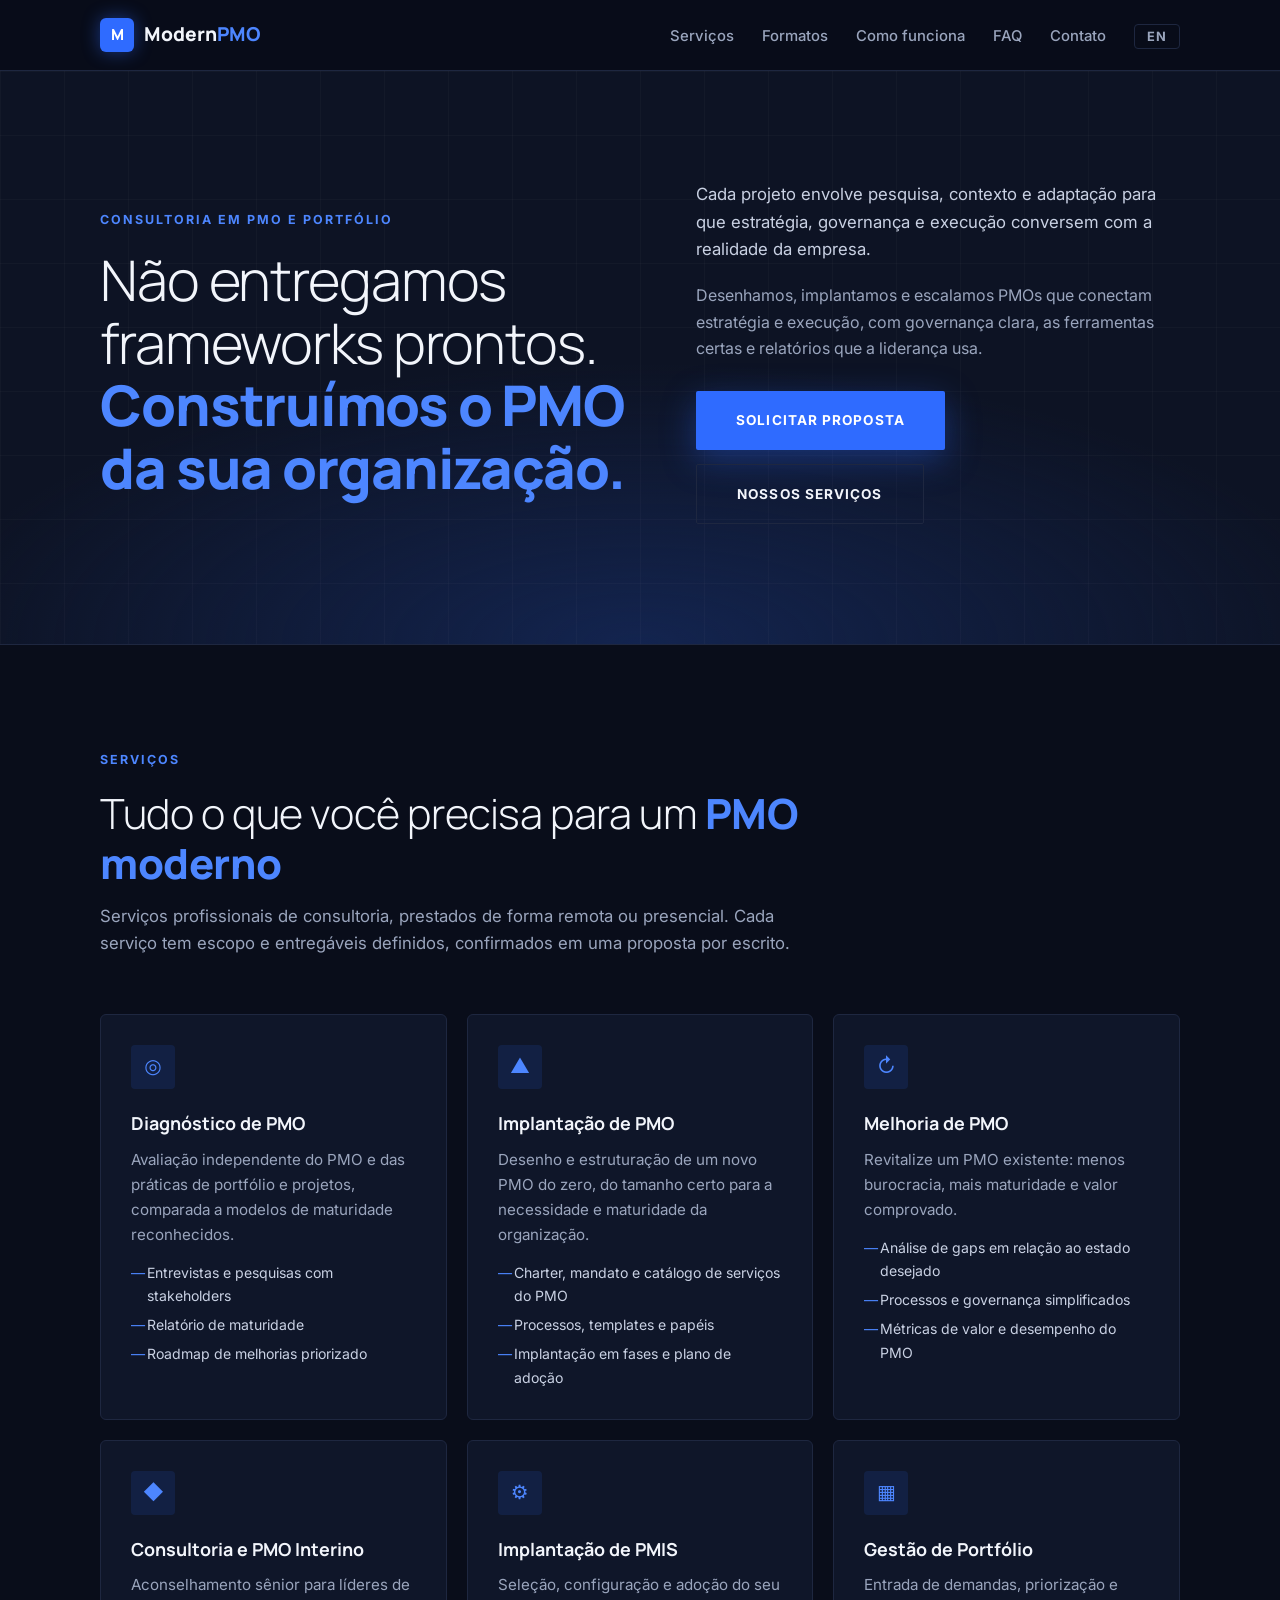
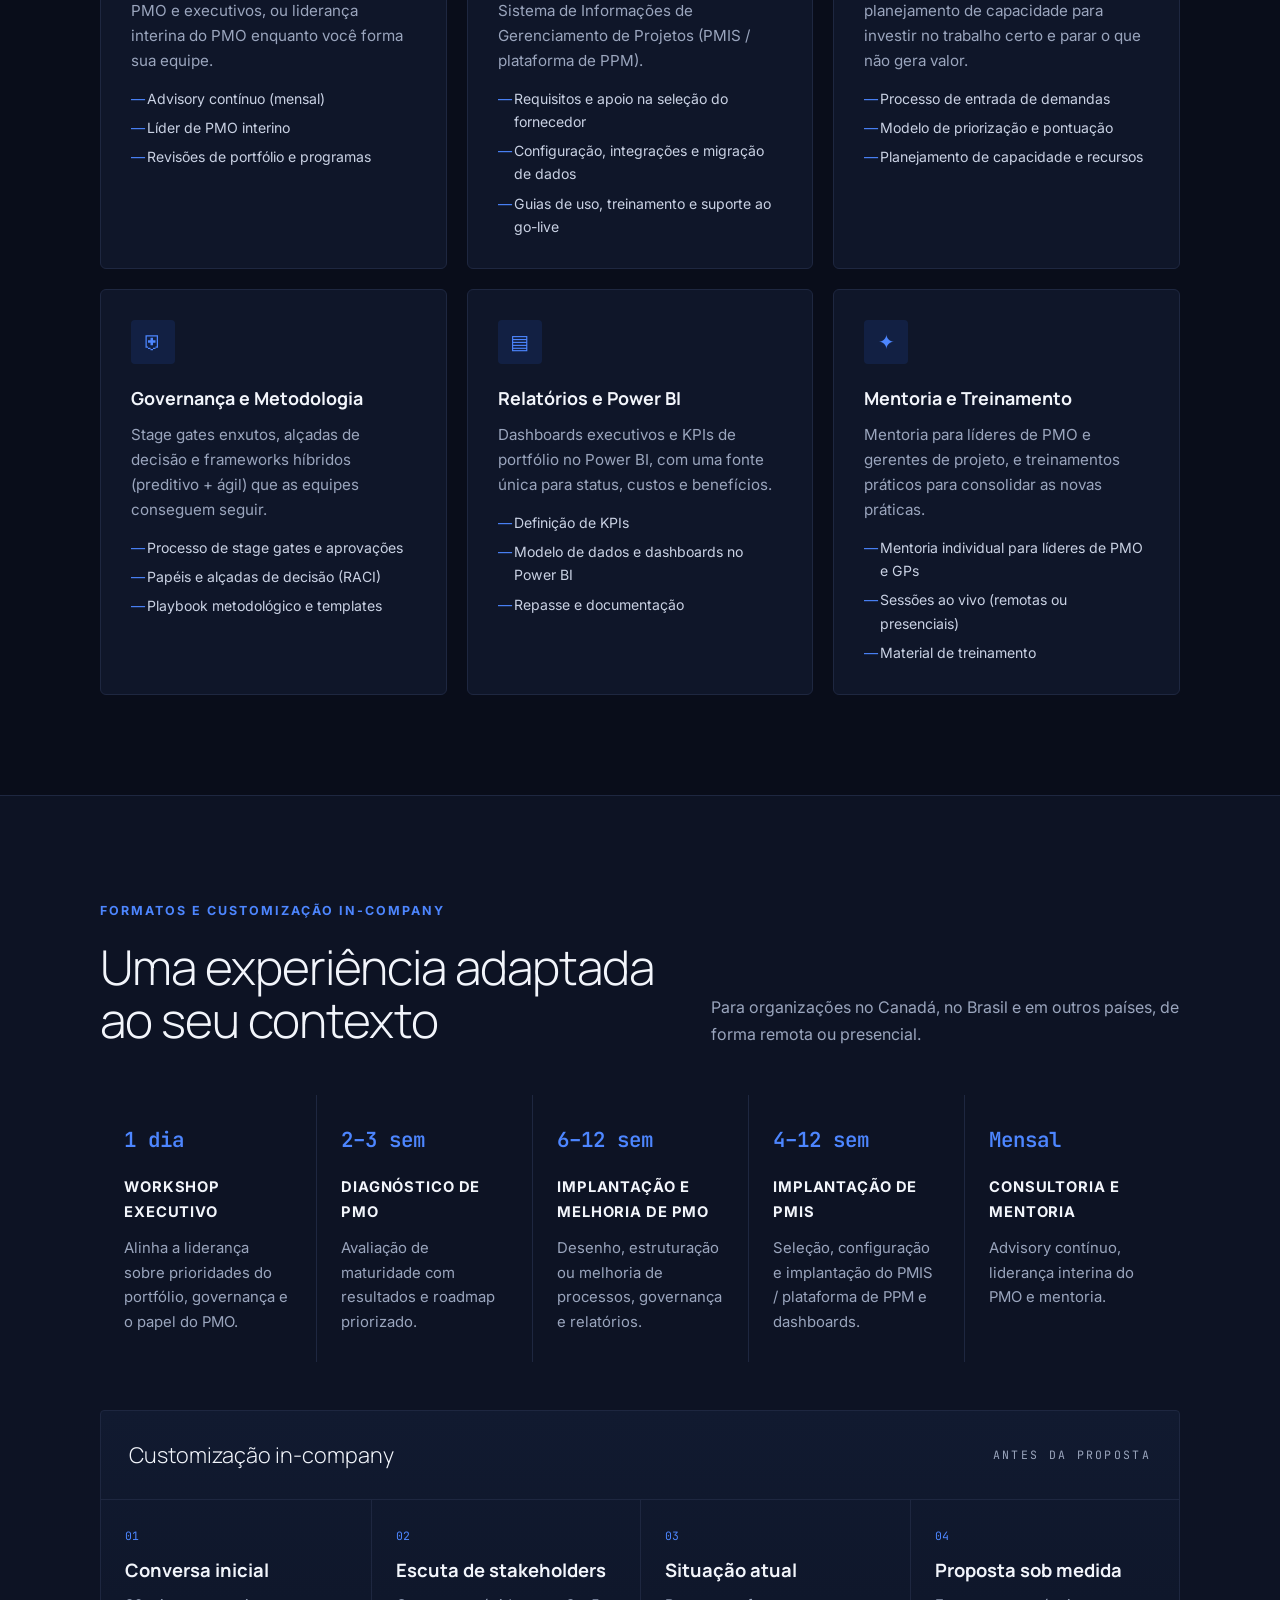
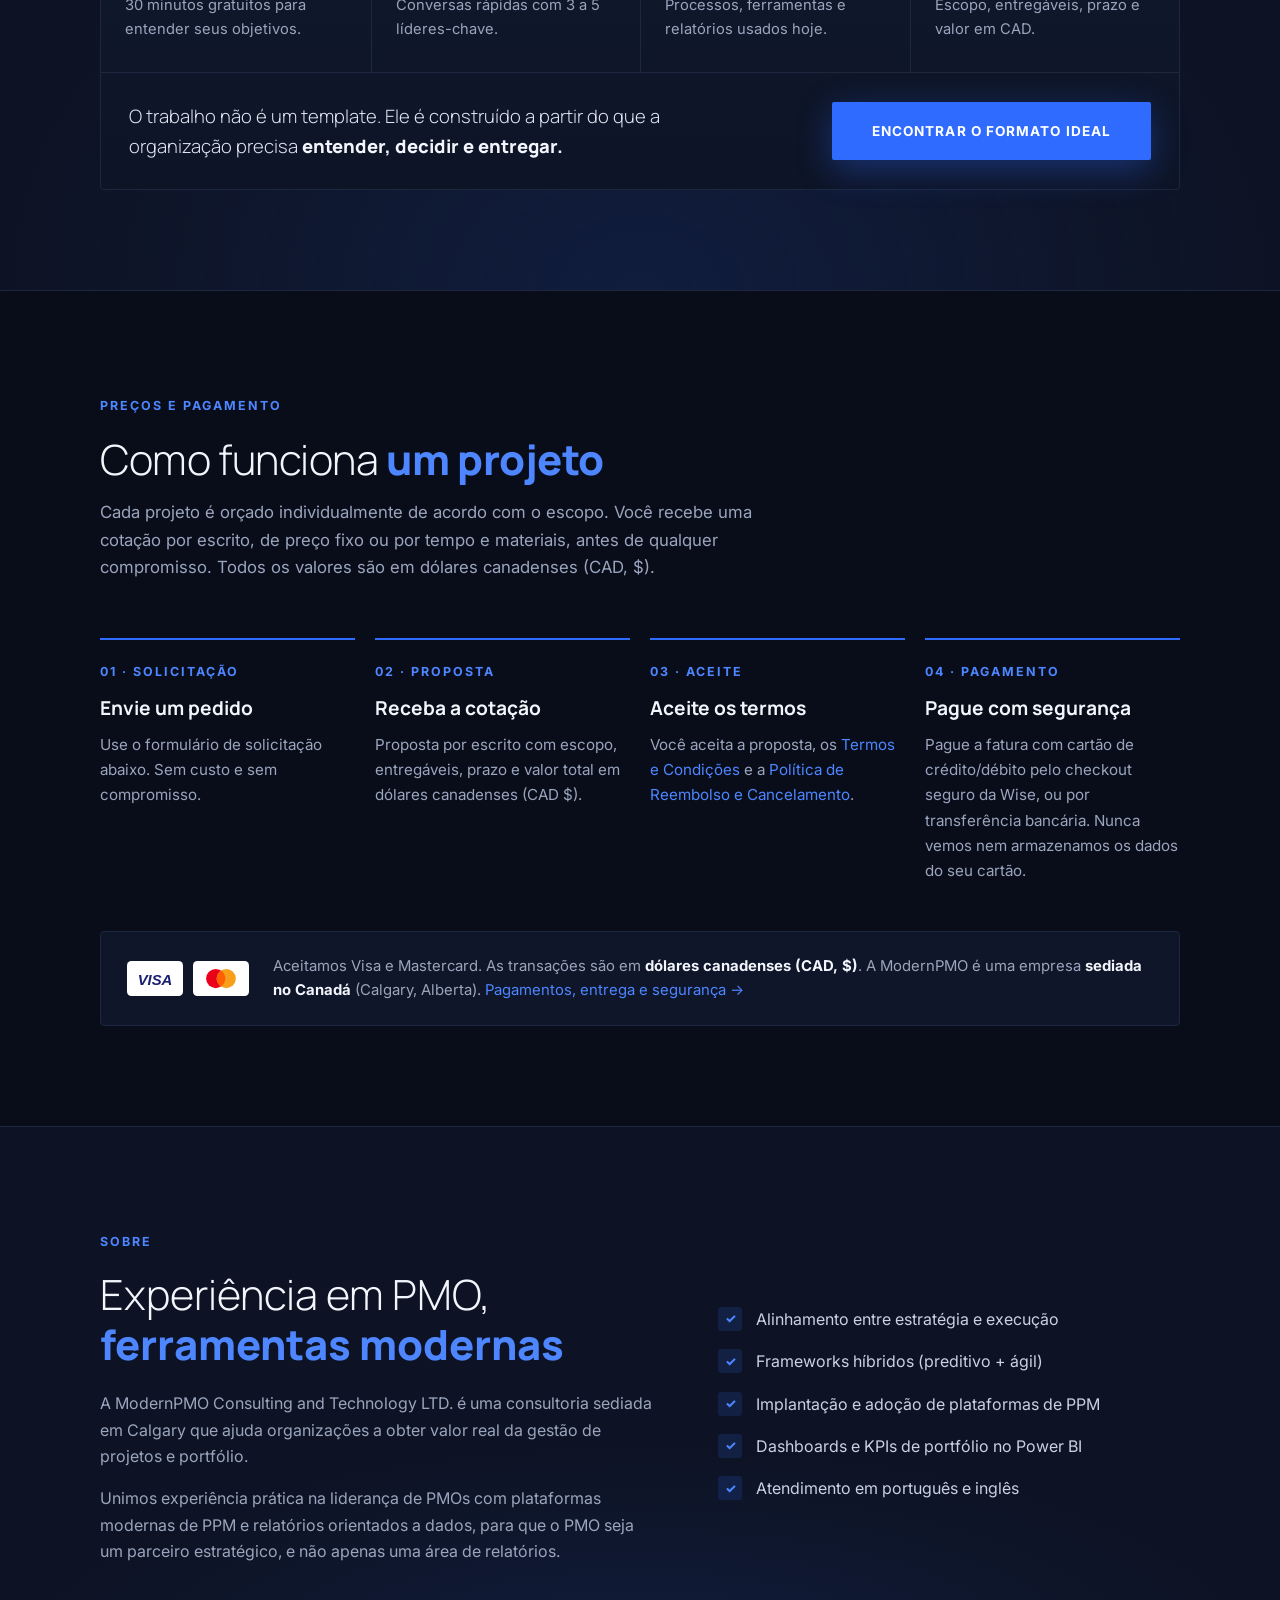
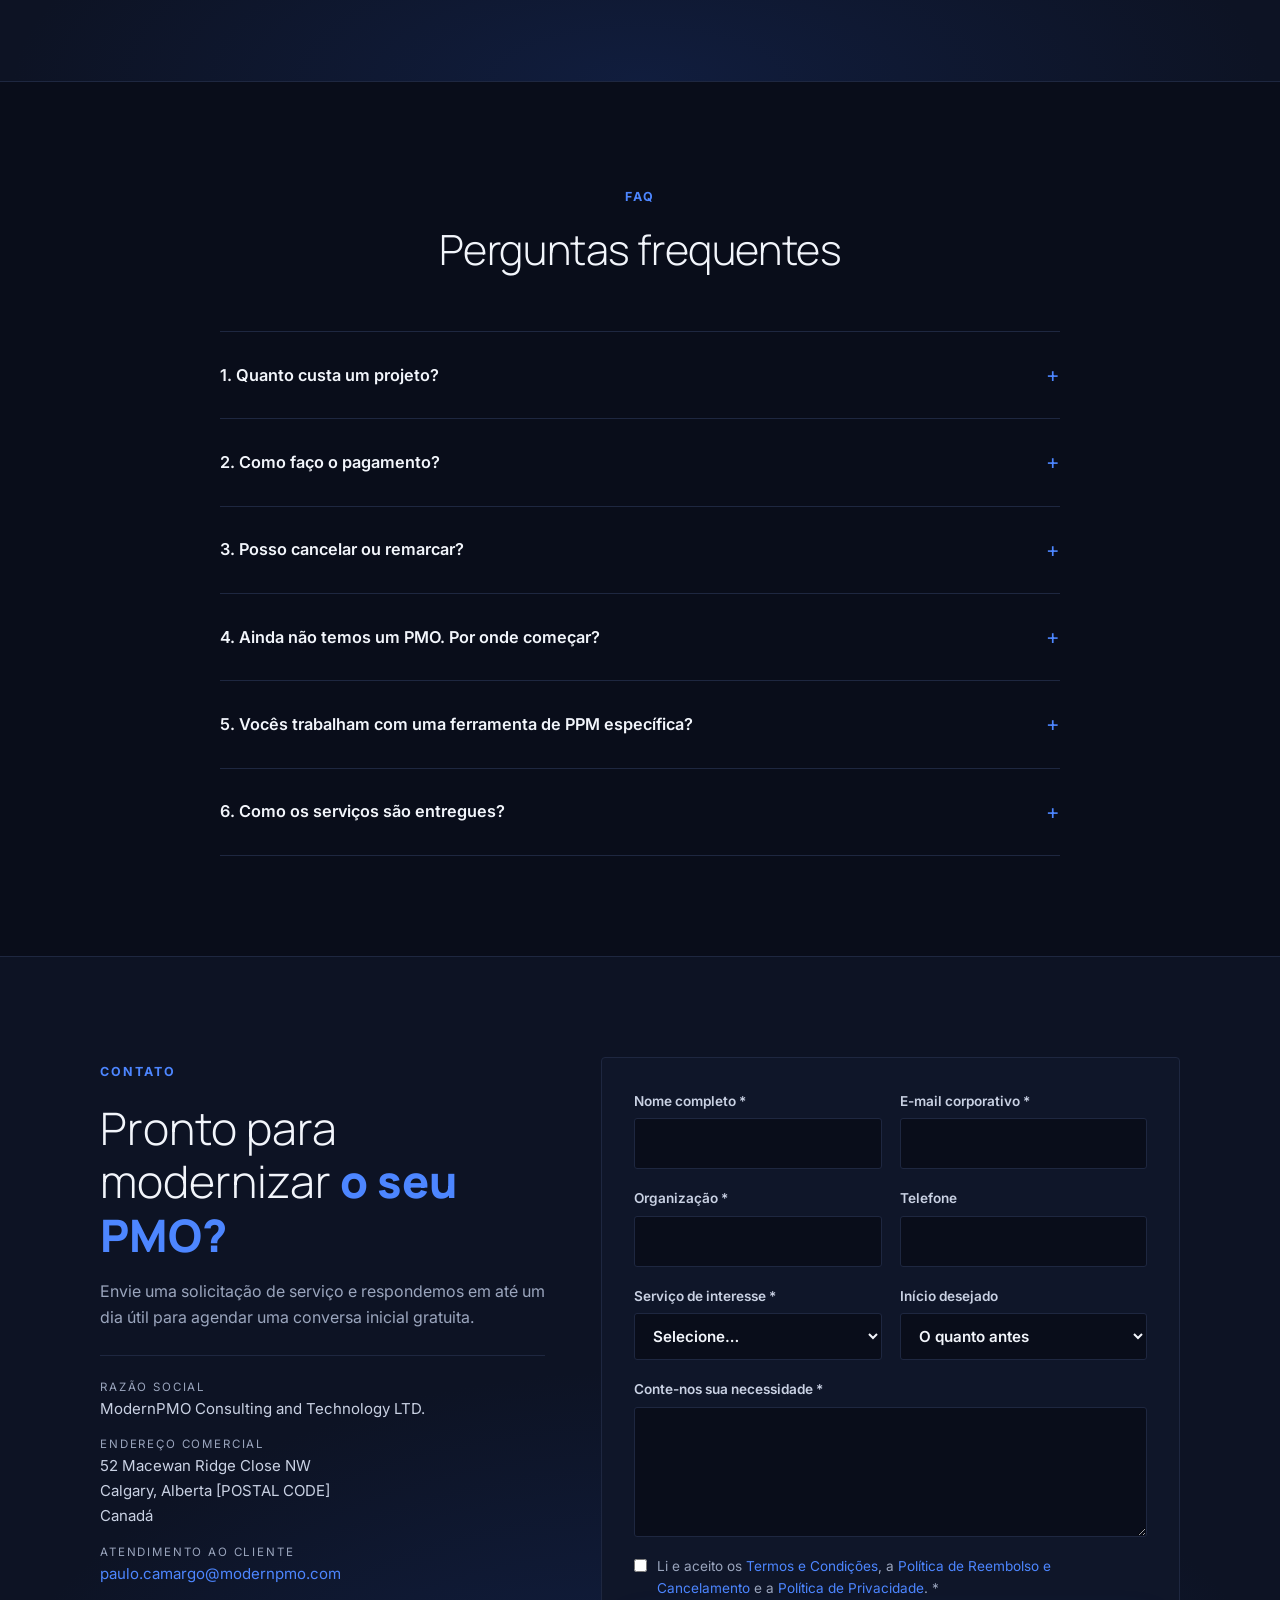
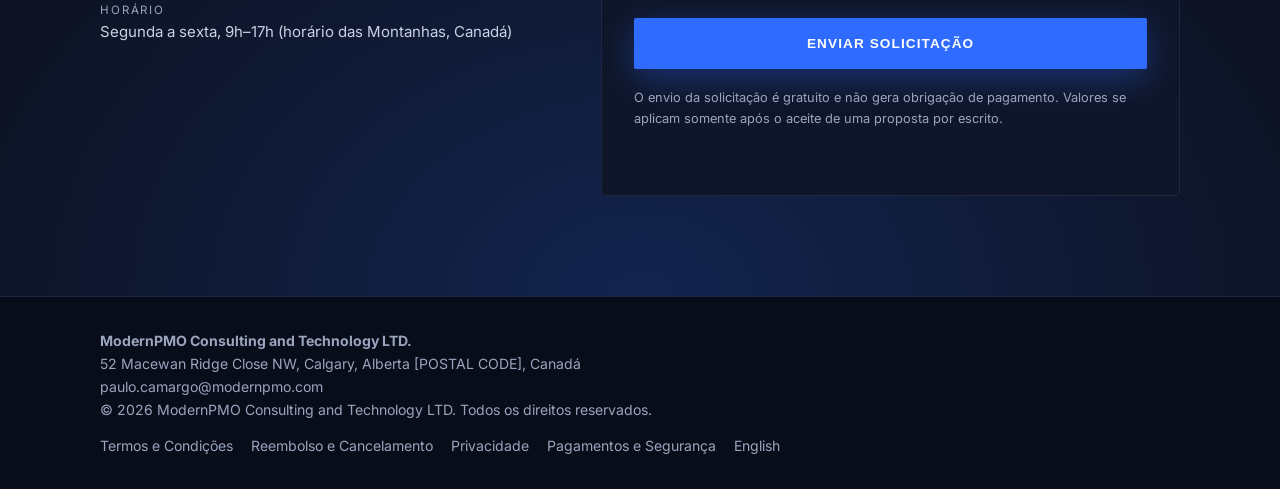
==== pt/index.html @ e2a3e3f0 "Initial ModernPMO website (EN/PT) with legal, payment and service request pages Co-Authored-By: Clau" ====
<!DOCTYPE html>
<html lang="pt-BR">
<head>
  <meta charset="UTF-8">
  <meta name="viewport" content="width=device-width, initial-scale=1.0">
  <title>ModernPMO | Consultoria em PMO e Gestão de Portfólio</title>
  <meta name="description" content="A ModernPMO Consulting and Technology LTD. ajuda organizações a desenhar, implantar e escalar PMOs que entregam a estratégia: gestão de portfólio, governança, ferramentas de PPM e relatórios em Power BI. Sediada em Calgary, Alberta, Canadá.">
  <link rel="canonical" href="https://modernpmo.ca/pt/">
  <link rel="alternate" hreflang="en" href="https://modernpmo.ca/">
  <link rel="alternate" hreflang="pt" href="https://modernpmo.ca/pt/">
  <meta property="og:title" content="ModernPMO | Consultoria em PMO e Gestão de Portfólio">
  <meta property="og:description" content="Desenhe, implante e escale um PMO que entrega a estratégia.">
  <meta property="og:url" content="https://modernpmo.ca/pt/">
  <meta property="og:type" content="website">
  <link rel="icon" href="/assets/favicon.svg" type="image/svg+xml">
  <link rel="preconnect" href="https://fonts.googleapis.com">
  <link rel="preconnect" href="https://fonts.gstatic.com" crossorigin>
  <link href="https://fonts.googleapis.com/css2?family=Inter:wght@400;500;600;700&family=JetBrains+Mono:wght@500;600&family=Manrope:wght@300;600;700;800&display=swap" rel="stylesheet">
  <link rel="stylesheet" href="/assets/styles.css">
</head>
<body>
  <header class="site-header">
    <nav class="container nav">
      <a href="/pt/" class="logo"><span class="logo-mark">M</span><span>Modern<span class="dot">PMO</span></span></a>
      <button class="menu-toggle" aria-label="Abrir menu" aria-expanded="false">☰</button>
      <ul class="nav-links">
        <li><a href="#servicos">Serviços</a></li>
        <li><a href="#formatos">Formatos</a></li>
        <li><a href="#como-funciona">Como funciona</a></li>
        <li><a href="#faq">FAQ</a></li>
        <li><a href="#contato">Contato</a></li>
        <li><a href="/" class="lang-switch" hreflang="en" lang="en">EN</a></li>
      </ul>
    </nav>
  </header>

  <main>
    <section class="hero gridlines">
      <div class="container hero-grid">
        <div>
          <span class="eyebrow">Consultoria em PMO e Portfólio</span>
          <h1>Não entregamos frameworks prontos. <strong>Construímos o PMO da sua organização.</strong></h1>
        </div>
        <div class="hero-side">
          <p class="lead">Cada projeto envolve pesquisa, contexto e adaptação para que estratégia, governança e execução conversem com a realidade da empresa.</p>
          <p>Desenhamos, implantamos e escalamos PMOs que conectam estratégia e execução, com governança clara, as ferramentas certas e relatórios que a liderança usa.</p>
          <div class="hero-actions">
            <a href="#contato" class="btn btn-primary">Solicitar proposta</a>
            <a href="#servicos" class="btn btn-ghost">Nossos serviços</a>
          </div>
        </div>
      </div>
    </section>

    <section id="servicos">
      <div class="container">
        <div class="section-head">
          <span class="eyebrow">Serviços</span>
          <h2>Tudo o que você precisa para um <strong>PMO moderno</strong></h2>
          <p>Serviços profissionais de consultoria, prestados de forma remota ou presencial. Cada serviço tem escopo e entregáveis definidos, confirmados em uma proposta por escrito.</p>
        </div>
        <div class="grid grid-3">
          <div class="card">
            <div class="icon">◎</div>
            <h3>Diagnóstico de PMO</h3>
            <p>Avaliação independente do PMO e das práticas de portfólio e projetos, comparada a modelos de maturidade reconhecidos.</p>
            <ul><li>Entrevistas e pesquisas com stakeholders</li><li>Relatório de maturidade</li><li>Roadmap de melhorias priorizado</li></ul>
          </div>
          <div class="card">
            <div class="icon">▲</div>
            <h3>Implantação de PMO</h3>
            <p>Desenho e estruturação de um novo PMO do zero, do tamanho certo para a necessidade e maturidade da organização.</p>
            <ul><li>Charter, mandato e catálogo de serviços do PMO</li><li>Processos, templates e papéis</li><li>Implantação em fases e plano de adoção</li></ul>
          </div>
          <div class="card">
            <div class="icon">↻</div>
            <h3>Melhoria de PMO</h3>
            <p>Revitalize um PMO existente: menos burocracia, mais maturidade e valor comprovado.</p>
            <ul><li>Análise de gaps em relação ao estado desejado</li><li>Processos e governança simplificados</li><li>Métricas de valor e desempenho do PMO</li></ul>
          </div>
          <div class="card">
            <div class="icon">◆</div>
            <h3>Consultoria e PMO Interino</h3>
            <p>Aconselhamento sênior para líderes de PMO e executivos, ou liderança interina do PMO enquanto você forma sua equipe.</p>
            <ul><li>Advisory contínuo (mensal)</li><li>Líder de PMO interino</li><li>Revisões de portfólio e programas</li></ul>
          </div>
          <div class="card">
            <div class="icon">⚙</div>
            <h3>Implantação de PMIS</h3>
            <p>Seleção, configuração e adoção do seu Sistema de Informações de Gerenciamento de Projetos (PMIS / plataforma de PPM).</p>
            <ul><li>Requisitos e apoio na seleção do fornecedor</li><li>Configuração, integrações e migração de dados</li><li>Guias de uso, treinamento e suporte ao go-live</li></ul>
          </div>
          <div class="card">
            <div class="icon">▦</div>
            <h3>Gestão de Portfólio</h3>
            <p>Entrada de demandas, priorização e planejamento de capacidade para investir no trabalho certo e parar o que não gera valor.</p>
            <ul><li>Processo de entrada de demandas</li><li>Modelo de priorização e pontuação</li><li>Planejamento de capacidade e recursos</li></ul>
          </div>
          <div class="card">
            <div class="icon">⛨</div>
            <h3>Governança e Metodologia</h3>
            <p>Stage gates enxutos, alçadas de decisão e frameworks híbridos (preditivo + ágil) que as equipes conseguem seguir.</p>
            <ul><li>Processo de stage gates e aprovações</li><li>Papéis e alçadas de decisão (RACI)</li><li>Playbook metodológico e templates</li></ul>
          </div>
          <div class="card">
            <div class="icon">▤</div>
            <h3>Relatórios e Power BI</h3>
            <p>Dashboards executivos e KPIs de portfólio no Power BI, com uma fonte única para status, custos e benefícios.</p>
            <ul><li>Definição de KPIs</li><li>Modelo de dados e dashboards no Power BI</li><li>Repasse e documentação</li></ul>
          </div>
          <div class="card">
            <div class="icon">✦</div>
            <h3>Mentoria e Treinamento</h3>
            <p>Mentoria para líderes de PMO e gerentes de projeto, e treinamentos práticos para consolidar as novas práticas.</p>
            <ul><li>Mentoria individual para líderes de PMO e GPs</li><li>Sessões ao vivo (remotas ou presenciais)</li><li>Material de treinamento</li></ul>
          </div>
        </div>
      </div>
    </section>

    <section id="formatos" class="alt gridlines">
      <div class="container">
        <span class="eyebrow">Formatos e customização in-company</span>
        <div class="formats-head">
          <h2>Uma experiência adaptada ao seu contexto</h2>
          <p>Para organizações no Canadá, no Brasil e em outros países, de forma remota ou presencial.</p>
        </div>
        <div class="formats">
          <div class="format">
            <span class="dur">1 dia</span>
            <h3>Workshop executivo</h3>
            <p>Alinha a liderança sobre prioridades do portfólio, governança e o papel do PMO.</p>
          </div>
          <div class="format">
            <span class="dur">2–3 sem</span>
            <h3>Diagnóstico de PMO</h3>
            <p>Avaliação de maturidade com resultados e roadmap priorizado.</p>
          </div>
          <div class="format">
            <span class="dur">6–12 sem</span>
            <h3>Implantação e melhoria de PMO</h3>
            <p>Desenho, estruturação ou melhoria de processos, governança e relatórios.</p>
          </div>
          <div class="format">
            <span class="dur">4–12 sem</span>
            <h3>Implantação de PMIS</h3>
            <p>Seleção, configuração e implantação do PMIS / plataforma de PPM e dashboards.</p>
          </div>
          <div class="format">
            <span class="dur">Mensal</span>
            <h3>Consultoria e mentoria</h3>
            <p>Advisory contínuo, liderança interina do PMO e mentoria.</p>
          </div>
        </div>

        <div class="panel">
          <div class="panel-head">
            <h3>Customização in-company</h3>
            <span class="tag">Antes da proposta</span>
          </div>
          <div class="panel-steps">
            <div><span class="n">01</span><h4>Conversa inicial</h4><p>30 minutos gratuitos para entender seus objetivos.</p></div>
            <div><span class="n">02</span><h4>Escuta de stakeholders</h4><p>Conversas rápidas com 3 a 5 líderes-chave.</p></div>
            <div><span class="n">03</span><h4>Situação atual</h4><p>Processos, ferramentas e relatórios usados hoje.</p></div>
            <div><span class="n">04</span><h4>Proposta sob medida</h4><p>Escopo, entregáveis, prazo e valor em CAD.</p></div>
          </div>
          <div class="panel-foot">
            <p>O trabalho não é um template. Ele é construído a partir do que a organização precisa <strong>entender, decidir e entregar.</strong></p>
            <a href="#contato" class="btn btn-primary">Encontrar o formato ideal</a>
          </div>
        </div>
      </div>
    </section>

    <section id="como-funciona">
      <div class="container">
        <div class="section-head">
          <span class="eyebrow">Preços e pagamento</span>
          <h2>Como funciona <strong>um projeto</strong></h2>
          <p>Cada projeto é orçado individualmente de acordo com o escopo. Você recebe uma cotação por escrito, de preço fixo ou por tempo e materiais, antes de qualquer compromisso. Todos os valores são em dólares canadenses (CAD, $).</p>
        </div>
        <div class="grid grid-4">
          <div class="step">
            <span class="num">01 · SOLICITAÇÃO</span>
            <h3>Envie um pedido</h3>
            <p>Use o formulário de solicitação abaixo. Sem custo e sem compromisso.</p>
          </div>
          <div class="step">
            <span class="num">02 · PROPOSTA</span>
            <h3>Receba a cotação</h3>
            <p>Proposta por escrito com escopo, entregáveis, prazo e valor total em dólares canadenses (CAD $).</p>
          </div>
          <div class="step">
            <span class="num">03 · ACEITE</span>
            <h3>Aceite os termos</h3>
            <p>Você aceita a proposta, os <a href="/pt/termos.html">Termos e Condições</a> e a <a href="/pt/reembolso.html">Política de Reembolso e Cancelamento</a>.</p>
          </div>
          <div class="step">
            <span class="num">04 · PAGAMENTO</span>
            <h3>Pague com segurança</h3>
            <p>Pague a fatura com cartão de crédito/débito pelo checkout seguro da Wise, ou por transferência bancária. Nunca vemos nem armazenamos os dados do seu cartão.</p>
          </div>
        </div>
        <div class="pay-strip">
          <div class="card-marks" aria-label="Cartões aceitos: Visa, Mastercard">
            <svg viewBox="0 0 64 40" role="img" aria-label="Visa"><rect width="64" height="40" rx="5" fill="#fff"/><text x="32" y="27" text-anchor="middle" font-family="Arial, Helvetica, sans-serif" font-size="17" font-weight="900" font-style="italic" fill="#1A1F71">VISA</text></svg>
            <svg viewBox="0 0 64 40" role="img" aria-label="Mastercard"><rect width="64" height="40" rx="5" fill="#fff"/><circle cx="26" cy="20" r="11" fill="#EB001B"/><circle cx="38" cy="20" r="11" fill="#F79E1B"/><path d="M32 10.8a11 11 0 0 1 0 18.4a11 11 0 0 1 0-18.4z" fill="#FF5F00"/></svg>
          </div>
          <p>Aceitamos Visa e Mastercard. As transações são em <strong>dólares canadenses (CAD, $)</strong>. A ModernPMO é uma empresa <strong>sediada no Canadá</strong> (Calgary, Alberta). <a href="/pt/pagamentos.html">Pagamentos, entrega e segurança →</a></p>
        </div>
      </div>
    </section>

    <section id="sobre" class="alt">
      <div class="container about-wrap">
        <div>
          <span class="eyebrow">Sobre</span>
          <h2>Experiência em PMO, <strong>ferramentas modernas</strong></h2>
          <p>A ModernPMO Consulting and Technology LTD. é uma consultoria sediada em Calgary que ajuda organizações a obter valor real da gestão de projetos e portfólio.</p>
          <p>Unimos experiência prática na liderança de PMOs com plataformas modernas de PPM e relatórios orientados a dados, para que o PMO seja um parceiro estratégico, e não apenas uma área de relatórios.</p>
        </div>
        <ul class="checklist">
          <li>Alinhamento entre estratégia e execução</li>
          <li>Frameworks híbridos (preditivo + ágil)</li>
          <li>Implantação e adoção de plataformas de PPM</li>
          <li>Dashboards e KPIs de portfólio no Power BI</li>
          <li>Atendimento em português e inglês</li>
        </ul>
      </div>
    </section>

    <section id="faq">
      <div class="container">
        <div class="section-head center">
          <span class="eyebrow">FAQ</span>
          <h2>Perguntas frequentes</h2>
        </div>
        <div class="faq">
          <details>
            <summary>1. Quanto custa um projeto?</summary>
            <p>Cada projeto é orçado individualmente conforme escopo, duração e formato. Após uma conversa inicial gratuita, você recebe uma proposta por escrito com o valor total em dólares canadenses (CAD $). Nada é cobrado antes do seu aceite.</p>
          </details>
          <details>
            <summary>2. Como faço o pagamento?</summary>
            <p>Após o aceite da proposta enviamos uma fatura. Você pode pagar com Visa ou Mastercard pelo checkout seguro da Wise, ou por transferência bancária. Veja <a href="/pt/pagamentos.html">Pagamentos, entrega e segurança</a>.</p>
          </details>
          <details>
            <summary>3. Posso cancelar ou remarcar?</summary>
            <p>Sim. As regras de cancelamento e reembolso dependem da antecedência do cancelamento e do trabalho já entregue. Leia a <a href="/pt/reembolso.html">Política de Reembolso e Cancelamento</a> antes de aceitar uma proposta.</p>
          </details>
          <details>
            <summary>4. Ainda não temos um PMO. Por onde começar?</summary>
            <p>A maioria dos clientes começa pelo diagnóstico de PMO ou por um workshop executivo. Eles trazem uma visão clara e um roadmap do tamanho certo, e o PMO pode começar pequeno e crescer com a organização.</p>
          </details>
          <details>
            <summary>5. Vocês trabalham com uma ferramenta de PPM específica?</summary>
            <p>Somos independentes de ferramenta. Ajudamos a escolher e configurar a plataforma mais adequada ao seu processo e a conectamos ao Power BI para os relatórios executivos.</p>
          </details>
          <details>
            <summary>6. Como os serviços são entregues?</summary>
            <p>Os serviços são prestados de forma remota (videoconferência) ou presencial, conforme a proposta. Documentos e dashboards são entregues eletronicamente. Nenhum produto físico é enviado.</p>
          </details>
        </div>
      </div>
    </section>

    <section id="contato" class="cta">
      <div class="container contact-grid">
        <div>
          <span class="eyebrow">Contato</span>
          <h2>Pronto para modernizar <strong>o seu PMO?</strong></h2>
          <p>Envie uma solicitação de serviço e respondemos em até um dia útil para agendar uma conversa inicial gratuita.</p>
          <address class="biz">
            <div><span class="lbl">Razão social</span>ModernPMO Consulting and Technology LTD.</div>
            <div><span class="lbl">Endereço comercial</span>52 Macewan Ridge Close NW<br>Calgary, Alberta [POSTAL CODE]<br>Canadá</div>
            <div><span class="lbl">Atendimento ao cliente</span><a href="mailto:paulo.camargo@modernpmo.com">paulo.camargo@modernpmo.com</a></div>
            <div><span class="lbl">Horário</span>Segunda a sexta, 9h–17h (horário das Montanhas, Canadá)</div>
          </address>
        </div>

        <form class="form" action="https://formsubmit.co/paulo.camargo@modernpmo.com" method="POST">
          <input type="hidden" name="_subject" value="Nova solicitação de serviço – modernpmo.ca (PT)">
          <input type="hidden" name="_next" value="https://modernpmo.ca/pt/obrigado.html">
          <input type="hidden" name="_template" value="table">
          <input type="text" name="_honey" class="hp" tabindex="-1" autocomplete="off" aria-hidden="true">
          <div class="row">
            <label>Nome completo *<input type="text" name="nome" required autocomplete="name"></label>
            <label>E-mail corporativo *<input type="email" name="email" required autocomplete="email"></label>
          </div>
          <div class="row">
            <label>Organização *<input type="text" name="organizacao" required autocomplete="organization"></label>
            <label>Telefone<input type="tel" name="telefone" autocomplete="tel"></label>
          </div>
          <div class="row">
            <label>Serviço de interesse *
              <select name="servico" required>
                <option value="">Selecione…</option>
                <option>Diagnóstico de PMO</option>
                <option>Implantação de PMO</option>
                <option>Melhoria de PMO</option>
                <option>Consultoria / PMO interino</option>
                <option>Implantação de PMIS</option>
                <option>Gestão de portfólio</option>
                <option>Governança e metodologia</option>
                <option>Relatórios e Power BI</option>
                <option>Mentoria e treinamento</option>
                <option>Workshop executivo</option>
                <option>Ainda não sei</option>
              </select>
            </label>
            <label>Início desejado
              <select name="prazo">
                <option>O quanto antes</option>
                <option>Em 1–3 meses</option>
                <option>Em mais de 3 meses</option>
              </select>
            </label>
          </div>
          <label>Conte-nos sua necessidade *<textarea name="mensagem" required></textarea></label>
          <label class="consent"><input type="checkbox" name="aceite_termos" value="Sim" required>
            <span>Li e aceito os <a href="/pt/termos.html" target="_blank">Termos e Condições</a>, a <a href="/pt/reembolso.html" target="_blank">Política de Reembolso e Cancelamento</a> e a <a href="/pt/privacidade.html" target="_blank">Política de Privacidade</a>. *</span></label>
          <button type="submit" class="btn btn-primary">Enviar solicitação</button>
          <p class="note">O envio da solicitação é gratuito e não gera obrigação de pagamento. Valores se aplicam somente após o aceite de uma proposta por escrito.</p>
        </form>
      </div>
    </section>
  </main>

  <footer class="site-footer">
    <div class="container footer-inner">
      <div>
        <strong>ModernPMO Consulting and Technology LTD.</strong><br>
        52 Macewan Ridge Close NW, Calgary, Alberta [POSTAL CODE], Canadá<br>
        <a href="mailto:paulo.camargo@modernpmo.com">paulo.camargo@modernpmo.com</a><br>
        © <span id="year"></span> ModernPMO Consulting and Technology LTD. Todos os direitos reservados.
      </div>
      <nav class="footer-legal" aria-label="Jurídico">
        <a href="/pt/termos.html">Termos e Condições</a>
        <a href="/pt/reembolso.html">Reembolso e Cancelamento</a>
        <a href="/pt/privacidade.html">Privacidade</a>
        <a href="/pt/pagamentos.html">Pagamentos e Segurança</a>
        <a href="/" hreflang="en">English</a>
      </nav>
    </div>
  </footer>

  <script src="/assets/main.js"></script>
</body>
</html>
---- assets/styles.css ----
:root {
  --bg: #090d1a;
  --bg-alt: #0d1324;
  --bg-glow: #13244f;
  --text: #f2f5fb;
  --muted: #9aa5bd;
  --brand: #2f6bff;
  --brand-light: #4d86ff;
  --brand-dark: #2357d6;
  --border: #1e2740;
  --card: #0f1629;
  --radius: 6px;
  --max: 1120px;
  --font-head: "Manrope", system-ui, sans-serif;
  --font-body: "Inter", system-ui, -apple-system, "Segoe UI", Roboto, sans-serif;
}

* { box-sizing: border-box; margin: 0; padding: 0; }

html { scroll-behavior: smooth; }

body {
  font-family: var(--font-body);
  background: var(--bg);
  color: var(--text);
  line-height: 1.65;
  font-size: 16px;
}

a { color: var(--brand-light); text-decoration: none; }
a:hover { text-decoration: underline; }

h1, h2, h3 { font-family: var(--font-head); }

.container { max-width: var(--max); margin: 0 auto; padding: 0 20px; }

/* Header */
.site-header {
  position: sticky; top: 0; z-index: 10;
  background: rgba(9, 13, 26, 0.85);
  backdrop-filter: blur(10px);
  border-bottom: 1px solid var(--border);
}
.nav { display: flex; align-items: center; justify-content: space-between; height: 70px; }
.logo { display: flex; align-items: center; gap: 10px; font-family: var(--font-head); font-weight: 800; font-size: 1.2rem; color: var(--text); }
.logo:hover { text-decoration: none; }
.logo-mark {
  width: 34px; height: 34px; border-radius: 6px; background: var(--brand);
  display: grid; place-items: center; color: #fff; font-size: 0.95rem;
  box-shadow: 0 0 18px rgba(47, 107, 255, 0.45);
}
.logo .dot { color: var(--brand-light); }
.nav-links { display: flex; align-items: center; gap: 28px; list-style: none; }
.nav-links a { color: var(--muted); font-weight: 500; font-size: 0.93rem; }
.nav-links a:hover { color: var(--text); text-decoration: none; }
.lang-switch {
  border: 1px solid var(--border); border-radius: 4px; padding: 4px 12px;
  font-size: 0.8rem !important; font-weight: 700 !important; letter-spacing: .08em;
}
.menu-toggle {
  display: none; background: none; border: 1px solid var(--border); color: var(--text);
  border-radius: 4px; padding: 6px 10px; font-size: 1.1rem; cursor: pointer;
}

/* Buttons */
.btn {
  display: inline-block; padding: 18px 40px; border-radius: 2px;
  font-weight: 700; font-size: 0.85rem; letter-spacing: .08em; text-transform: uppercase;
  transition: transform .15s, background .15s, box-shadow .15s;
}
.btn:hover { text-decoration: none; transform: translateY(-1px); }
.btn-primary { background: var(--brand); color: #fff; box-shadow: 0 10px 34px rgba(47, 107, 255, 0.35); }
.btn-primary:hover { background: var(--brand-light); box-shadow: 0 12px 40px rgba(47, 107, 255, 0.5); }
.btn-ghost { border: 1px solid var(--border); color: var(--text); }
.btn-ghost:hover { border-color: var(--brand); }

/* Eyebrow + emphasis */
.eyebrow {
  display: inline-block; font-size: 0.78rem; font-weight: 700; letter-spacing: .16em;
  text-transform: uppercase; color: var(--brand-light); margin-bottom: 18px;
}
h1 strong, h2 strong { color: var(--brand-light); font-weight: 800; }

/* Hero */
.hero {
  padding: 110px 0 120px;
  background: radial-gradient(ellipse 80% 70% at 50% 100%, var(--bg-glow), transparent 70%), var(--bg-alt);
  border-bottom: 1px solid var(--border);
}
.hero-grid { display: grid; grid-template-columns: 1.1fr 1fr; gap: 64px; align-items: center; }
.hero h1 {
  font-size: clamp(2.3rem, 5vw, 3.5rem); line-height: 1.12; font-weight: 300; letter-spacing: -0.02em;
}
.hero-side p { color: var(--muted); margin-bottom: 18px; }
.hero-side .lead { color: #c9d1e3; font-size: 1.05rem; }
.hero-actions { display: flex; gap: 14px; flex-wrap: wrap; margin-top: 30px; }

/* Sections */
section { padding: 100px 0; }
section.alt {
  background: radial-gradient(ellipse 70% 60% at 50% 100%, rgba(19, 36, 79, 0.6), transparent 70%), var(--bg-alt);
  border-top: 1px solid var(--border); border-bottom: 1px solid var(--border);
}
.section-head { max-width: 700px; margin-bottom: 56px; }
.section-head.center { text-align: center; margin-left: auto; margin-right: auto; }
.section-head h2 { font-size: clamp(1.9rem, 3.6vw, 2.6rem); font-weight: 300; letter-spacing: -0.01em; line-height: 1.2; margin-bottom: 14px; }
.section-head p { color: var(--muted); font-size: 1.05rem; }

.grid { display: grid; gap: 20px; }
.grid-3 { grid-template-columns: repeat(3, 1fr); }
.grid-4 { grid-template-columns: repeat(4, 1fr); }

.card {
  background: var(--card); border: 1px solid var(--border); border-radius: var(--radius);
  padding: 30px; transition: border-color .2s, transform .2s;
}
.card:hover { border-color: rgba(47, 107, 255, 0.6); transform: translateY(-2px); }
.card .icon {
  width: 44px; height: 44px; border-radius: 4px; display: grid; place-items: center;
  background: rgba(47, 107, 255, 0.12); color: var(--brand-light);
  font-size: 1.25rem; margin-bottom: 20px;
}
.card h3 { font-size: 1.12rem; font-weight: 700; margin-bottom: 8px; }
.card p { color: var(--muted); font-size: 0.95rem; }

/* Approach steps */
.step { border-top: 2px solid var(--brand); padding-top: 22px; }
.step .num { font-size: 0.78rem; font-weight: 700; color: var(--brand-light); letter-spacing: .16em; display: block; margin-bottom: 10px; }
.step h3 { font-size: 1.2rem; font-weight: 700; margin-bottom: 8px; }
.step p { color: var(--muted); font-size: 0.95rem; }

/* About */
.about-wrap { display: grid; grid-template-columns: 1.2fr 1fr; gap: 64px; align-items: center; }
.about-wrap h2 { font-size: clamp(1.9rem, 3.6vw, 2.6rem); font-weight: 300; line-height: 1.2; margin-bottom: 20px; }
.about-wrap p { color: var(--muted); margin-bottom: 16px; }
.checklist { list-style: none; display: grid; gap: 16px; }
.checklist li { display: flex; gap: 14px; align-items: flex-start; color: #c9d1e3; }
.checklist li::before {
  content: "✓"; flex: none; width: 24px; height: 24px; border-radius: 3px;
  background: rgba(47, 107, 255, 0.15); color: var(--brand-light); font-size: 0.8rem; font-weight: 800;
  display: grid; place-items: center; margin-top: 1px;
}

/* FAQ */
.faq { max-width: 840px; margin: 0 auto; border-top: 1px solid var(--border); }
.faq details { border-bottom: 1px solid var(--border); }
.faq summary {
  list-style: none; cursor: pointer; padding: 26px 0; font-weight: 600; font-size: 1.02rem;
  display: flex; justify-content: space-between; gap: 20px; align-items: center;
}
.faq summary::-webkit-details-marker { display: none; }
.faq summary::after { content: "+"; color: var(--brand-light); font-size: 1.3rem; font-weight: 400; transition: transform .2s; }
.faq details[open] summary::after { transform: rotate(45deg); }
.faq details p { color: var(--muted); padding: 0 40px 26px 0; }

/* Contact */
.cta {
  background: radial-gradient(ellipse 80% 80% at 50% 100%, var(--bg-glow), transparent 70%), var(--bg-alt);
  border-top: 1px solid var(--border); text-align: center;
}
.cta h2 { font-size: clamp(2rem, 4vw, 2.8rem); font-weight: 300; line-height: 1.2; margin-bottom: 16px; }
.cta p { color: var(--muted); max-width: 580px; margin: 0 auto 34px; }

/* Footer */
.site-footer { border-top: 1px solid var(--border); padding: 32px 0; color: var(--muted); font-size: 0.88rem; }
.footer-inner { display: flex; justify-content: space-between; flex-wrap: wrap; gap: 12px; }
.site-footer a { color: var(--muted); }

/* Responsive */
@media (max-width: 960px) {
  .grid-4, .grid-3 { grid-template-columns: repeat(2, 1fr); }
  .hero-grid, .about-wrap { grid-template-columns: 1fr; gap: 36px; }
}
@media (max-width: 720px) {
  .menu-toggle { display: block; }
  .nav-links {
    display: none; position: absolute; top: 70px; left: 0; right: 0;
    flex-direction: column; align-items: flex-start; gap: 0; background: var(--bg);
    border-bottom: 1px solid var(--border); padding: 8px 20px 16px;
  }
  .nav-links.open { display: flex; }
  .nav-links li { width: 100%; }
  .nav-links a { display: block; padding: 12px 0; }
  .lang-switch { display: inline-block !important; margin-top: 6px; }
  .grid-3, .grid-4 { grid-template-columns: 1fr; }
  section { padding: 72px 0; }
  .hero { padding: 72px 0 80px; }
  .btn { padding: 16px 28px; }
}

/* Grid-line backdrop (hero / formats) */
.gridlines {
  background-image:
    linear-gradient(rgba(255,255,255,0.025) 1px, transparent 1px),
    linear-gradient(90deg, rgba(255,255,255,0.025) 1px, transparent 1px);
  background-size: 64px 64px;
}
.hero.gridlines {
  background:
    linear-gradient(rgba(255,255,255,0.025) 1px, transparent 1px) 0 0 / 64px 64px,
    linear-gradient(90deg, rgba(255,255,255,0.025) 1px, transparent 1px) 0 0 / 64px 64px,
    radial-gradient(ellipse 80% 70% at 50% 100%, var(--bg-glow), transparent 70%),
    var(--bg-alt);
}

/* Formats */
.formats-head { display: grid; grid-template-columns: 1.2fr 1fr; gap: 48px; align-items: end; margin-bottom: 48px; }
.formats-head h2 { font-size: clamp(2rem, 4.2vw, 3rem); font-weight: 300; line-height: 1.12; letter-spacing: -0.02em; }
.formats-head p { color: var(--muted); }
.formats { display: grid; grid-template-columns: repeat(5, 1fr); }
.format { padding: 28px 24px; border-left: 1px solid var(--border); }
.format:first-child { border-left: none; }
.format .dur { font-family: "JetBrains Mono", ui-monospace, Consolas, monospace; color: var(--brand-light); font-size: 1.3rem; font-weight: 600; display: block; margin-bottom: 18px; }
.format h3 { font-family: var(--font-body); font-size: 0.92rem; font-weight: 700; letter-spacing: .06em; text-transform: uppercase; margin-bottom: 12px; }
.format p { color: var(--muted); font-size: 0.93rem; }

/* Tailoring panel */
.panel { margin-top: 48px; border: 1px solid var(--border); border-radius: 4px; background: linear-gradient(180deg, #111a30, #0d1426); }
.panel-head { display: flex; justify-content: space-between; align-items: center; padding: 26px 28px; border-bottom: 1px solid var(--border); }
.panel-head h3 { font-size: 1.35rem; font-weight: 300; }
.panel-head .tag { font-family: "JetBrains Mono", ui-monospace, monospace; font-size: 0.72rem; letter-spacing: .2em; color: var(--muted); text-transform: uppercase; }
.panel-steps { display: grid; grid-template-columns: repeat(4, 1fr); border-bottom: 1px solid var(--border); }
.panel-steps > div { padding: 26px 24px 30px; border-left: 1px solid var(--border); }
.panel-steps > div:first-child { border-left: none; }
.panel-steps .n { font-family: "JetBrains Mono", ui-monospace, monospace; font-size: 0.72rem; color: var(--brand-light); display: block; margin-bottom: 10px; }
.panel-steps h4 { font-family: var(--font-head); font-size: 1.15rem; font-weight: 700; margin-bottom: 8px; }
.panel-steps p { color: var(--muted); font-size: 0.92rem; }
.panel-foot { display: flex; justify-content: space-between; align-items: center; gap: 28px; padding: 28px; }
.panel-foot p { font-family: var(--font-head); font-size: 1.15rem; font-weight: 300; max-width: 560px; color: #dfe5f1; }
.panel-foot p strong { font-weight: 800; color: var(--text); }

/* Service deliverables */
.card ul { list-style: none; margin-top: 14px; display: grid; gap: 6px; }
.card ul li { color: #c9d1e3; font-size: 0.88rem; padding-left: 16px; position: relative; }
.card ul li::before { content: "—"; position: absolute; left: 0; color: var(--brand-light); }

/* Request form */
.contact-grid { display: grid; grid-template-columns: 1fr 1.3fr; gap: 56px; text-align: left; align-items: start; }
.contact-grid h2 { font-size: clamp(2rem, 4vw, 2.8rem); font-weight: 300; line-height: 1.2; margin-bottom: 16px; }
.contact-grid > div > p { color: var(--muted); margin: 0 0 24px; }
.biz { border-top: 1px solid var(--border); padding-top: 22px; display: grid; gap: 14px; font-size: 0.94rem; color: #c9d1e3; font-style: normal; }
.biz span.lbl { display: block; font-size: 0.72rem; letter-spacing: .16em; text-transform: uppercase; color: var(--muted); }
.form { background: var(--card); border: 1px solid var(--border); border-radius: 4px; padding: 32px; display: grid; gap: 18px; }
.form .row { display: grid; grid-template-columns: 1fr 1fr; gap: 18px; }
.form label { display: grid; gap: 6px; font-size: 0.85rem; font-weight: 600; color: #c9d1e3; }
.form input, .form select, .form textarea {
  font: inherit; font-size: 0.95rem; color: var(--text); background: var(--bg);
  border: 1px solid var(--border); border-radius: 3px; padding: 12px 14px; width: 100%;
}
.form input:focus, .form select:focus, .form textarea:focus { outline: none; border-color: var(--brand); box-shadow: 0 0 0 3px rgba(47,107,255,0.2); }
.form textarea { min-height: 130px; resize: vertical; }
.form .consent { display: flex; gap: 10px; align-items: flex-start; font-weight: 400; color: var(--muted); font-size: 0.85rem; }
.form .consent input { width: auto; margin-top: 4px; }
.form .hp { position: absolute; left: -9999px; }
.form .note { font-size: 0.8rem; color: var(--muted); }
.form button { border: none; cursor: pointer; width: 100%; }

/* Legal pages */
.legal { max-width: 800px; padding: 80px 20px 100px; }
.legal h1 { font-size: clamp(2rem, 4vw, 2.6rem); font-weight: 300; margin-bottom: 8px; }
.legal .updated { color: var(--muted); font-size: 0.88rem; margin-bottom: 40px; }
.legal h2 { font-size: 1.25rem; font-weight: 700; margin: 36px 0 12px; }
.legal p, .legal li { color: #c9d1e3; margin-bottom: 12px; }
.legal ul { padding-left: 22px; }
.footer-legal { display: flex; gap: 18px; flex-wrap: wrap; }

@media (max-width: 960px) {
  .formats { grid-template-columns: repeat(2, 1fr); }
  .format { border-left: none; border-top: 1px solid var(--border); }
  .panel-steps { grid-template-columns: repeat(2, 1fr); }
  .panel-steps > div { border-left: none; border-top: 1px solid var(--border); }
  .formats-head, .contact-grid { grid-template-columns: 1fr; gap: 24px; }
  .panel-foot { flex-direction: column; align-items: flex-start; }
}
@media (max-width: 720px) {
  .formats, .panel-steps, .form .row { grid-template-columns: 1fr; }
  .form { padding: 22px; }
}

/* Payment strip */
.pay-strip { margin-top: 48px; display: flex; align-items: center; gap: 24px; padding: 22px 26px; border: 1px solid var(--border); border-radius: 4px; background: var(--card); }
.pay-strip p { color: var(--muted); font-size: 0.93rem; }
.pay-strip strong { color: var(--text); }
.card-marks { display: flex; gap: 10px; flex: none; }
.card-marks svg { width: 56px; height: 35px; display: block; }
.step a { color: var(--brand-light); }
@media (max-width: 720px) { .pay-strip { flex-direction: column; align-items: flex-start; } }
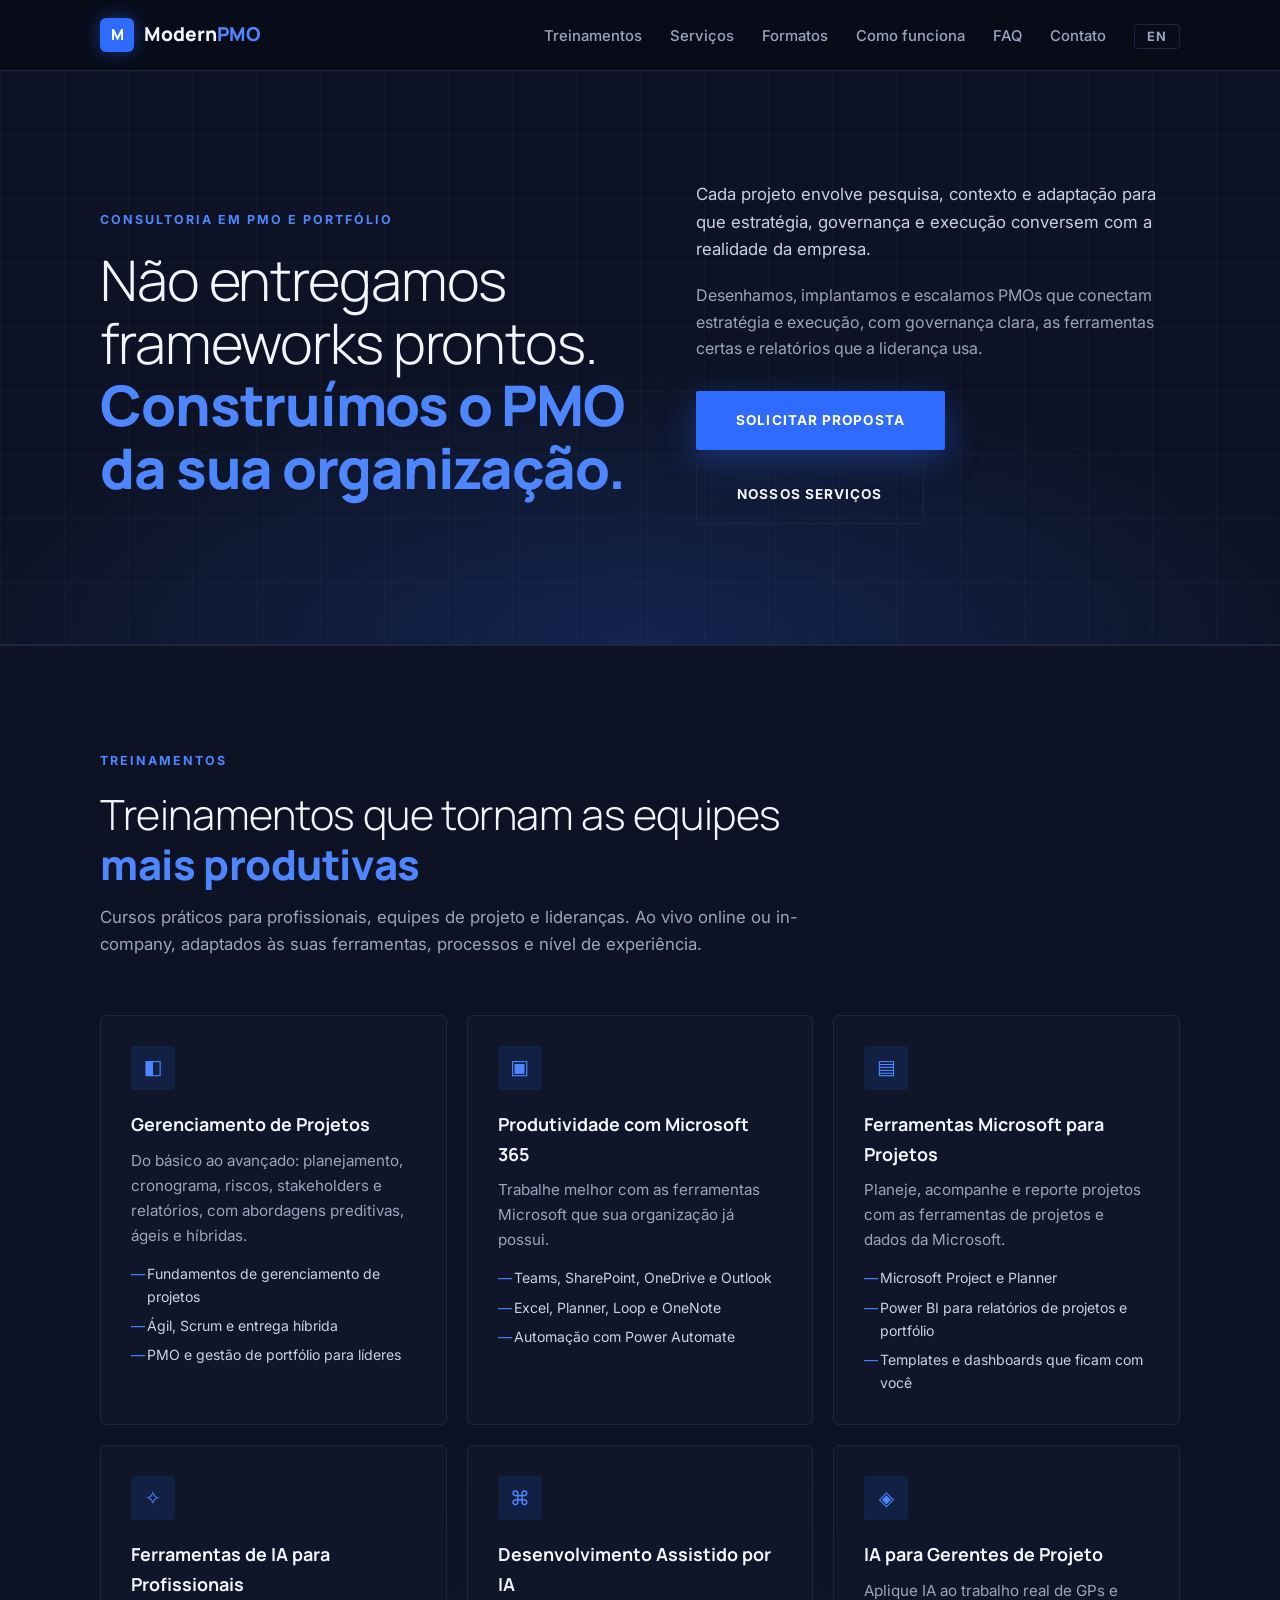
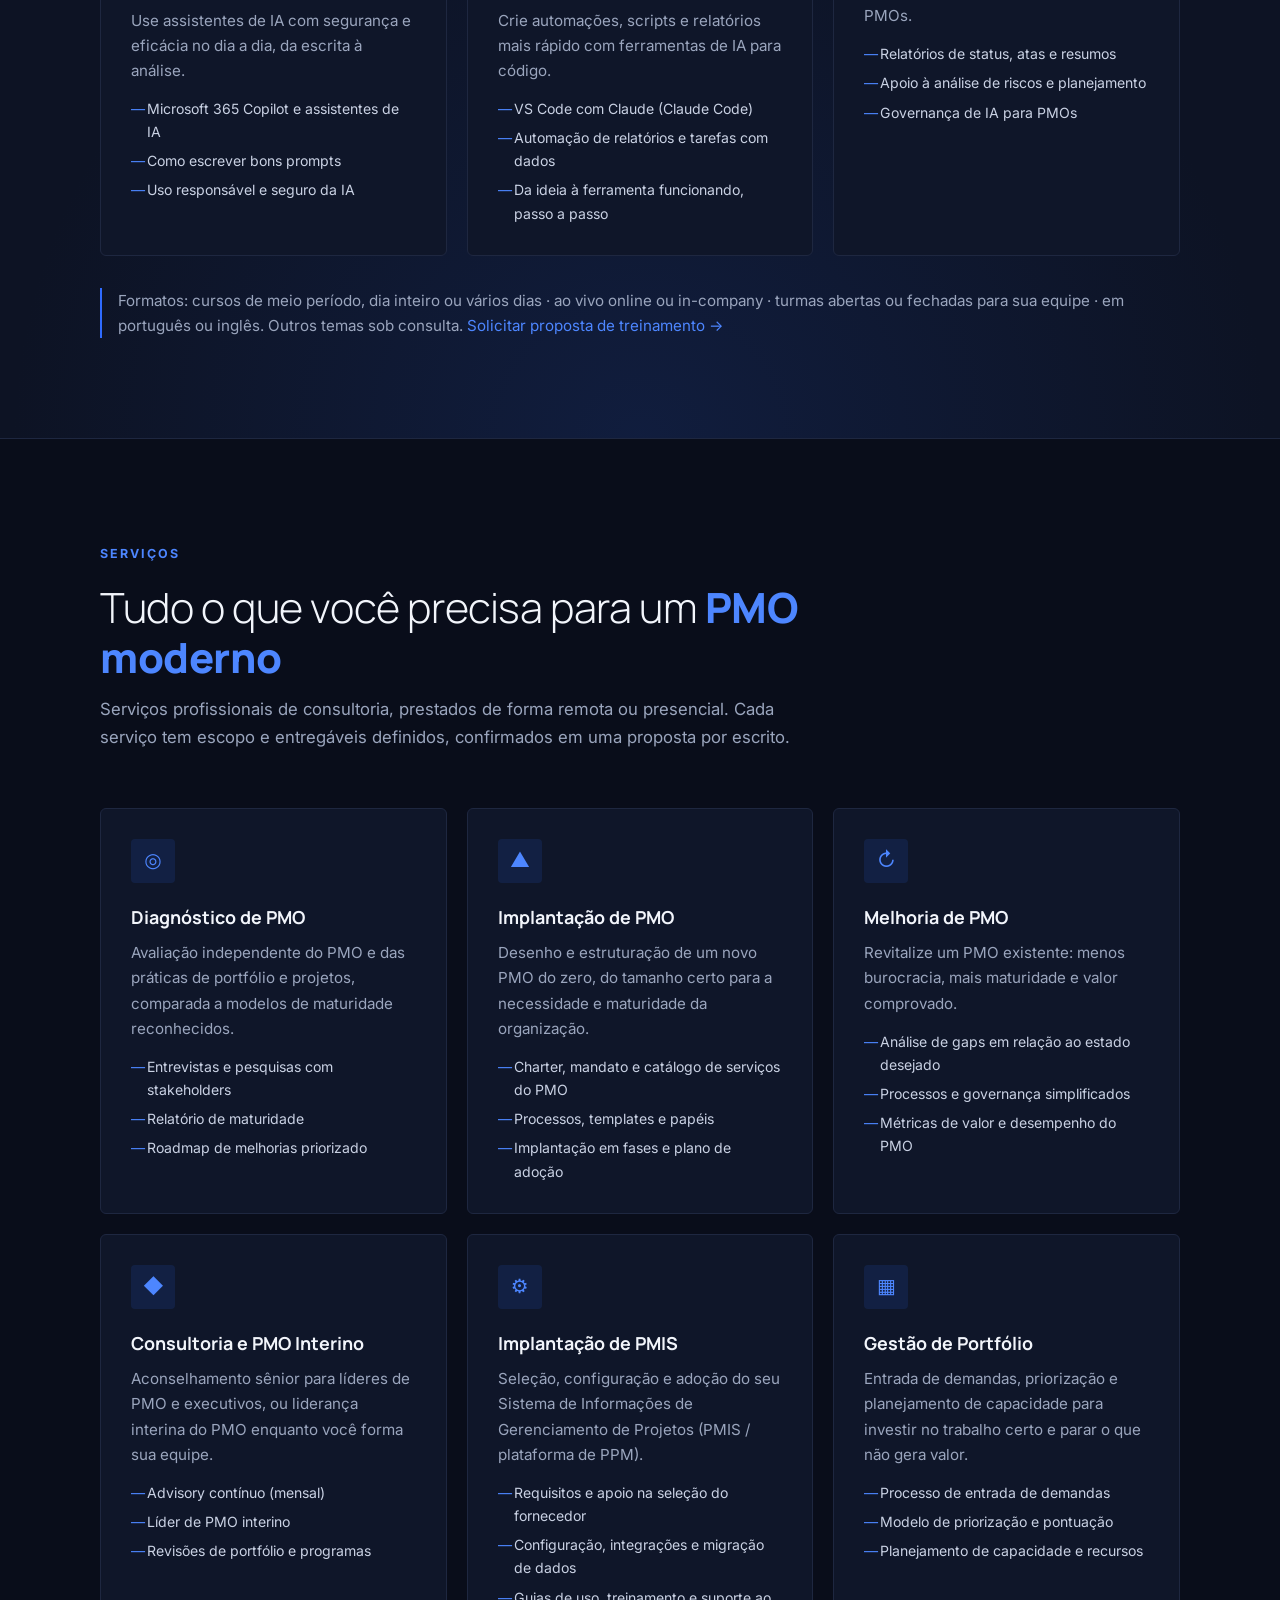
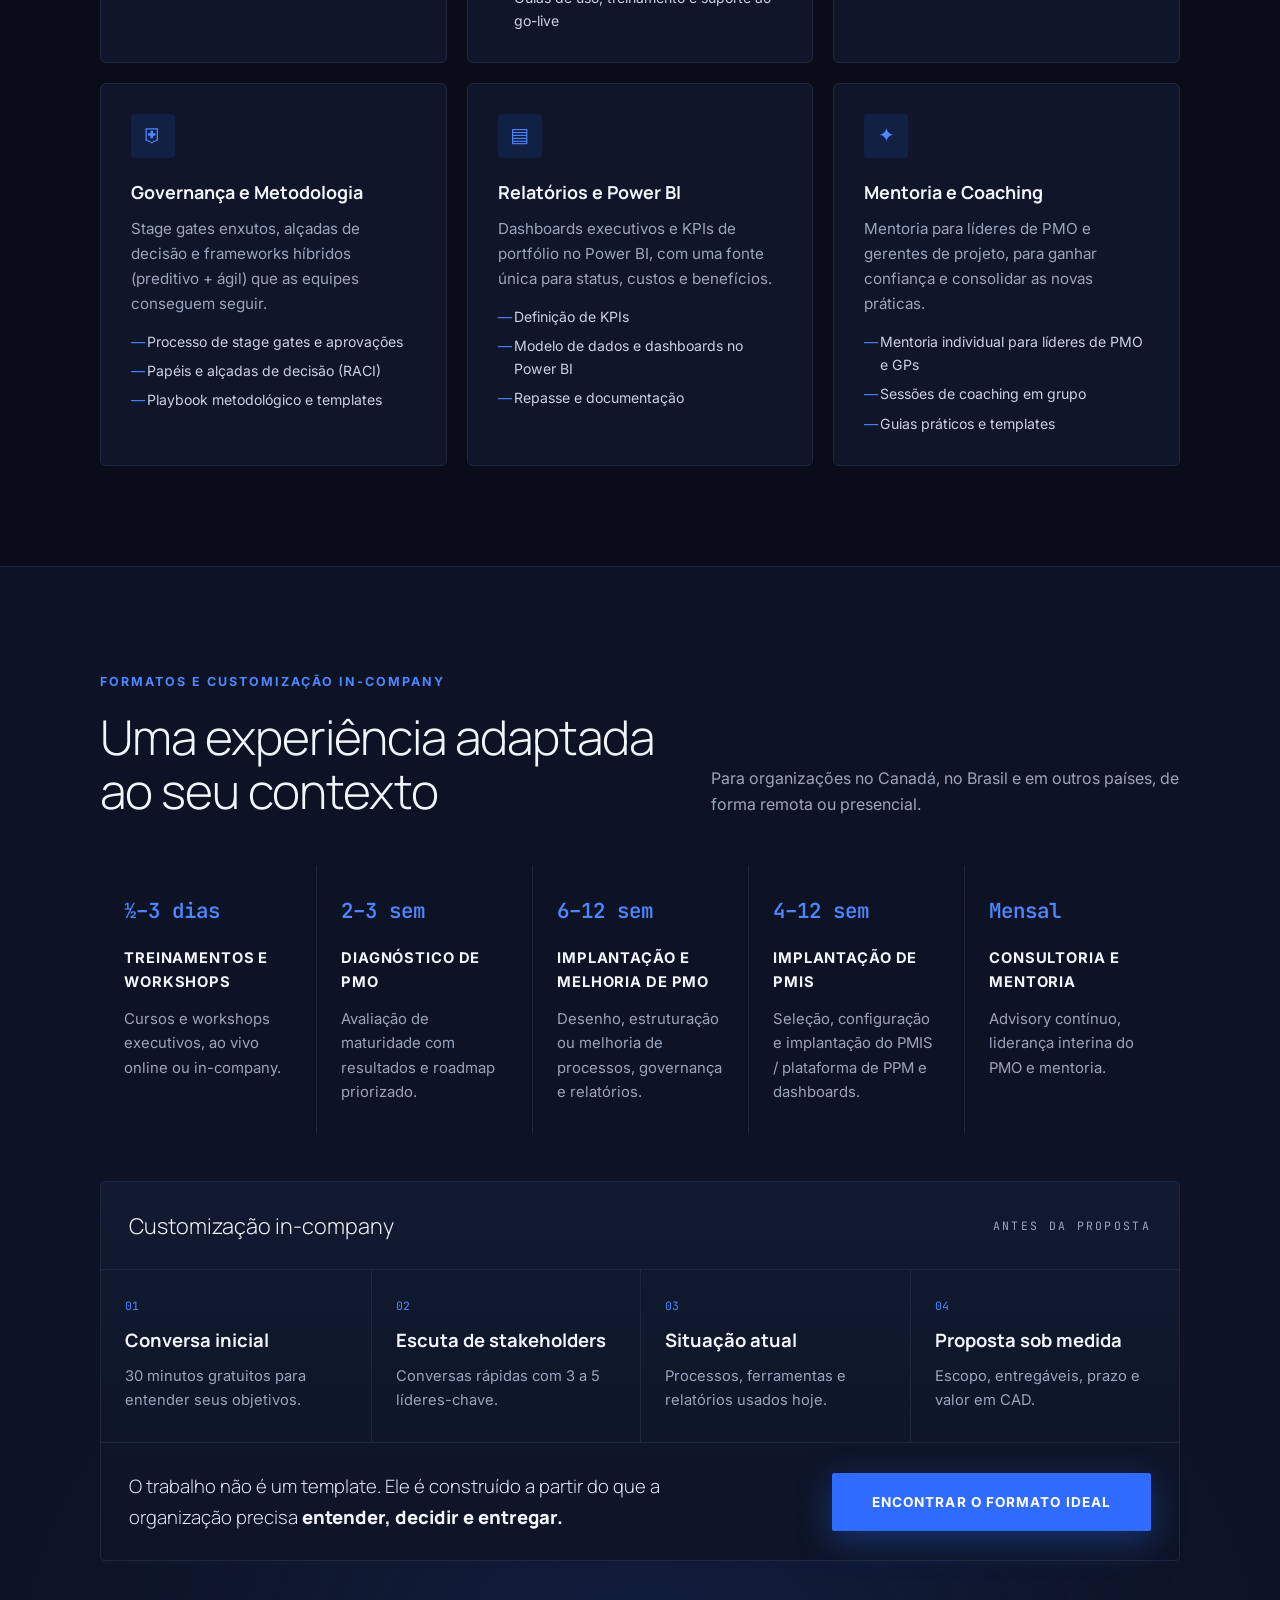
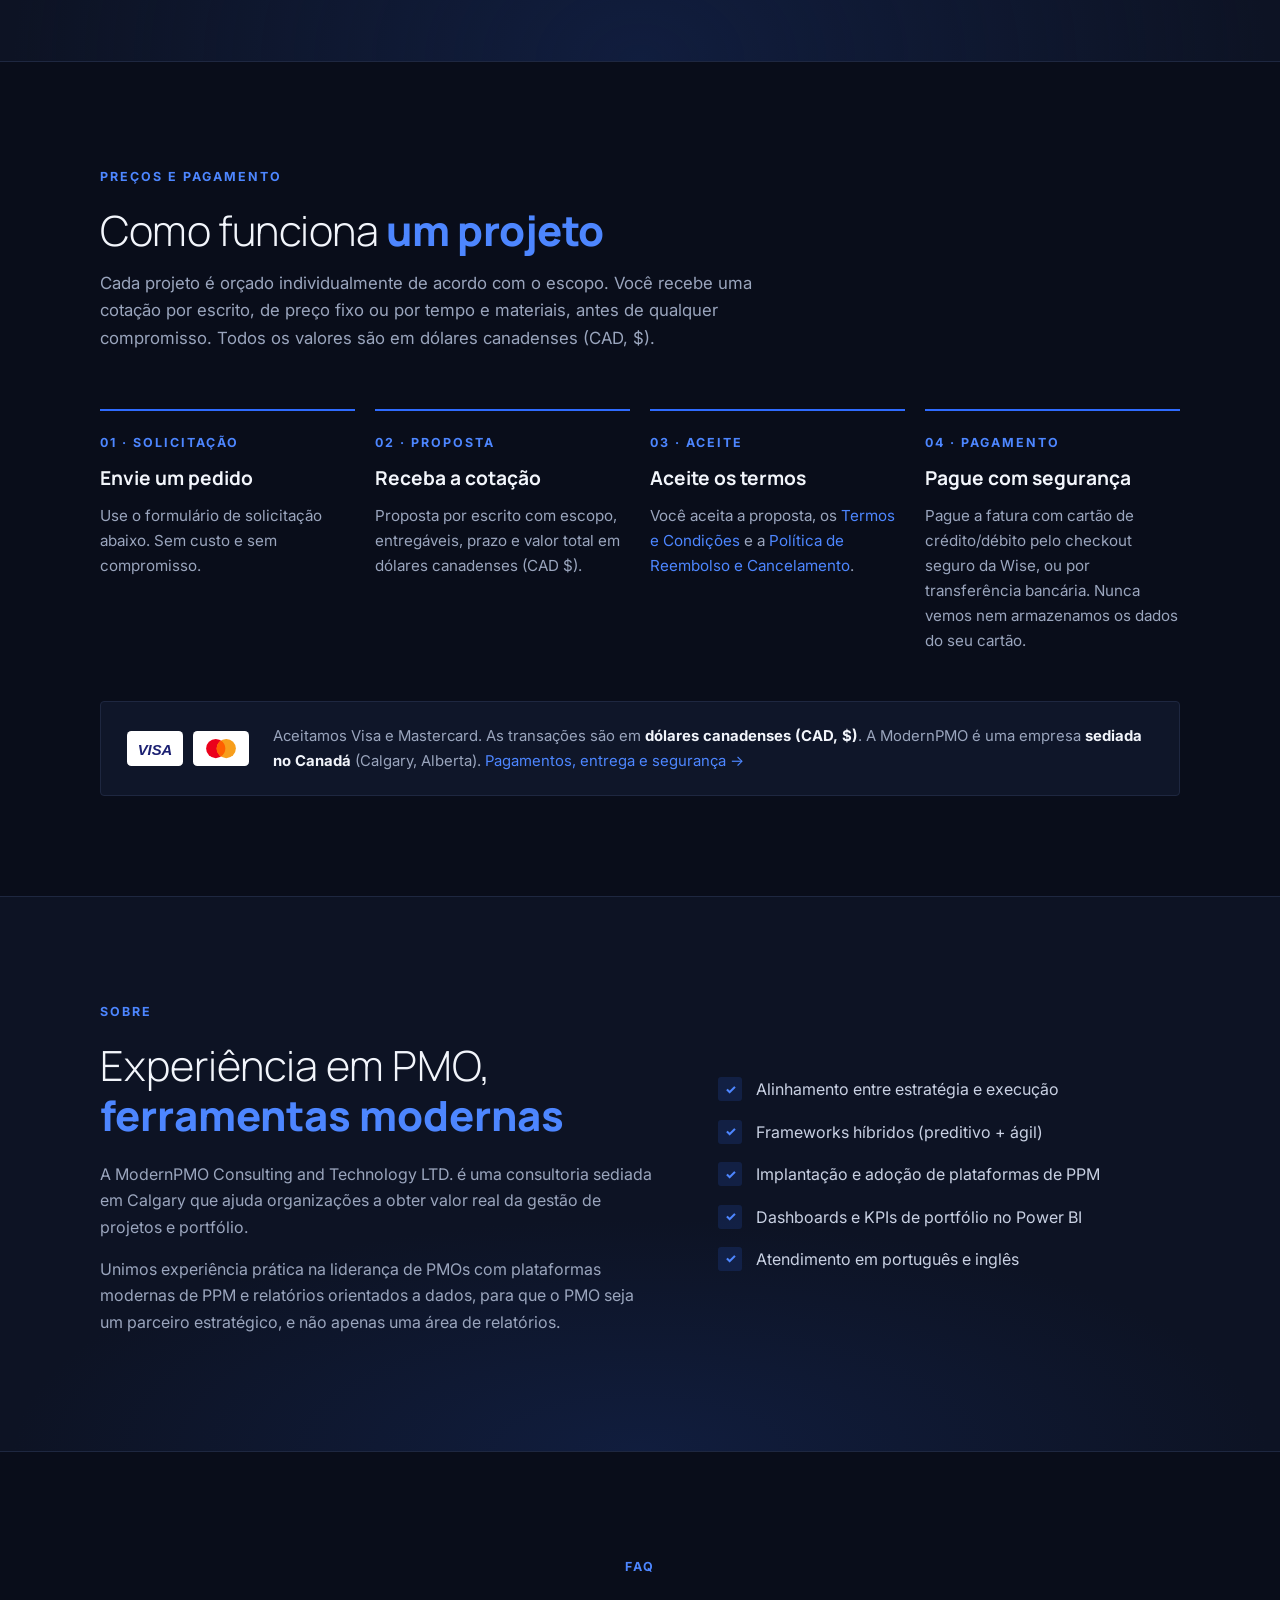
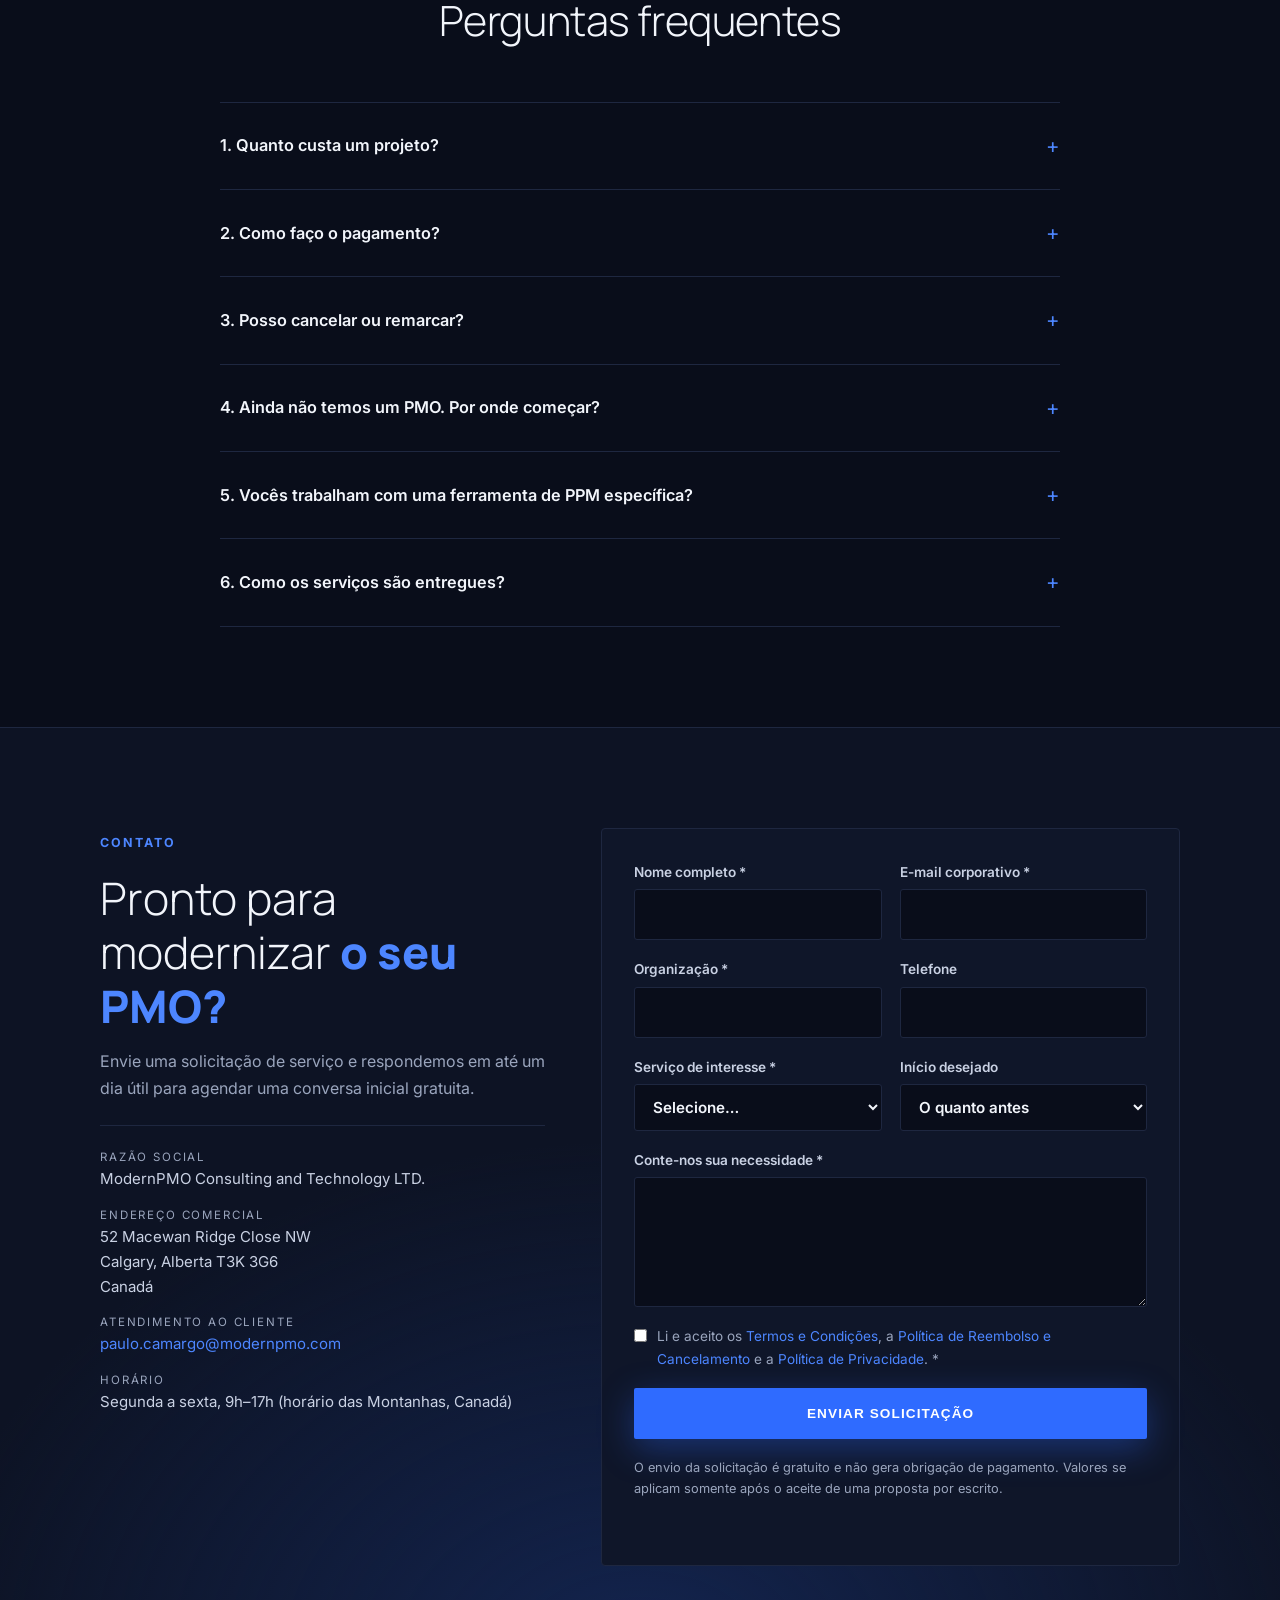
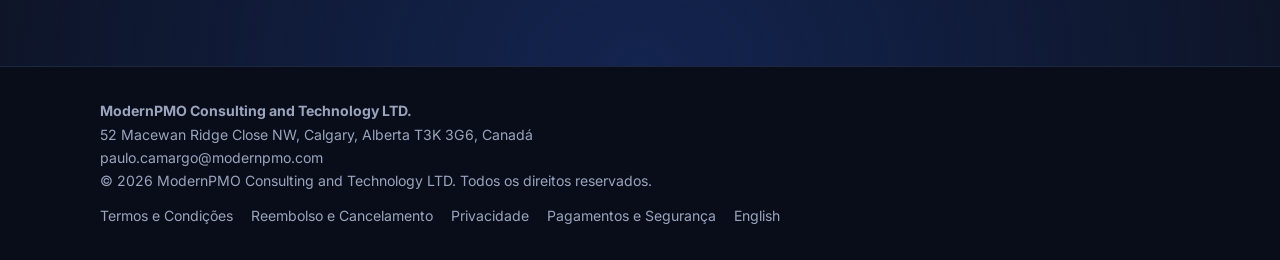
==== commit 9fea2e61: "Add Training section (PM, Microsoft 365, AI tools) and postal code Co-Authored-By: Claude Opus 5.5 <" ====
--- a/pt/index.html
+++ b/pt/index.html
@@ -24,6 +24,7 @@
       <a href="/pt/" class="logo"><span class="logo-mark">M</span><span>Modern<span class="dot">PMO</span></span></a>
       <button class="menu-toggle" aria-label="Abrir menu" aria-expanded="false">☰</button>
       <ul class="nav-links">
+        <li><a href="#treinamentos">Treinamentos</a></li>
         <li><a href="#servicos">Serviços</a></li>
         <li><a href="#formatos">Formatos</a></li>
         <li><a href="#como-funciona">Como funciona</a></li>
@@ -52,6 +53,55 @@
       </div>
     </section>
 
+    <section id="treinamentos" class="alt">
+      <div class="container">
+        <div class="section-head">
+          <span class="eyebrow">Treinamentos</span>
+          <h2>Treinamentos que tornam as equipes <strong>mais produtivas</strong></h2>
+          <p>Cursos práticos para profissionais, equipes de projeto e lideranças. Ao vivo online ou in-company, adaptados às suas ferramentas, processos e nível de experiência.</p>
+        </div>
+        <div class="grid grid-3">
+          <div class="card">
+            <div class="icon">◧</div>
+            <h3>Gerenciamento de Projetos</h3>
+            <p>Do básico ao avançado: planejamento, cronograma, riscos, stakeholders e relatórios, com abordagens preditivas, ágeis e híbridas.</p>
+            <ul><li>Fundamentos de gerenciamento de projetos</li><li>Ágil, Scrum e entrega híbrida</li><li>PMO e gestão de portfólio para líderes</li></ul>
+          </div>
+          <div class="card">
+            <div class="icon">▣</div>
+            <h3>Produtividade com Microsoft 365</h3>
+            <p>Trabalhe melhor com as ferramentas Microsoft que sua organização já possui.</p>
+            <ul><li>Teams, SharePoint, OneDrive e Outlook</li><li>Excel, Planner, Loop e OneNote</li><li>Automação com Power Automate</li></ul>
+          </div>
+          <div class="card">
+            <div class="icon">▤</div>
+            <h3>Ferramentas Microsoft para Projetos</h3>
+            <p>Planeje, acompanhe e reporte projetos com as ferramentas de projetos e dados da Microsoft.</p>
+            <ul><li>Microsoft Project e Planner</li><li>Power BI para relatórios de projetos e portfólio</li><li>Templates e dashboards que ficam com você</li></ul>
+          </div>
+          <div class="card">
+            <div class="icon">✧</div>
+            <h3>Ferramentas de IA para Profissionais</h3>
+            <p>Use assistentes de IA com segurança e eficácia no dia a dia, da escrita à análise.</p>
+            <ul><li>Microsoft 365 Copilot e assistentes de IA</li><li>Como escrever bons prompts</li><li>Uso responsável e seguro da IA</li></ul>
+          </div>
+          <div class="card">
+            <div class="icon">⌘</div>
+            <h3>Desenvolvimento Assistido por IA</h3>
+            <p>Crie automações, scripts e relatórios mais rápido com ferramentas de IA para código.</p>
+            <ul><li>VS Code com Claude (Claude Code)</li><li>Automação de relatórios e tarefas com dados</li><li>Da ideia à ferramenta funcionando, passo a passo</li></ul>
+          </div>
+          <div class="card">
+            <div class="icon">◈</div>
+            <h3>IA para Gerentes de Projeto</h3>
+            <p>Aplique IA ao trabalho real de GPs e PMOs.</p>
+            <ul><li>Relatórios de status, atas e resumos</li><li>Apoio à análise de riscos e planejamento</li><li>Governança de IA para PMOs</li></ul>
+          </div>
+        </div>
+        <p class="training-note">Formatos: cursos de meio período, dia inteiro ou vários dias · ao vivo online ou in-company · turmas abertas ou fechadas para sua equipe · em português ou inglês. Outros temas sob consulta. <a href="#contato">Solicitar proposta de treinamento →</a></p>
+      </div>
+    </section>
+
     <section id="servicos">
       <div class="container">
         <div class="section-head">
@@ -110,9 +160,9 @@
           </div>
           <div class="card">
             <div class="icon">✦</div>
-            <h3>Mentoria e Treinamento</h3>
-            <p>Mentoria para líderes de PMO e gerentes de projeto, e treinamentos práticos para consolidar as novas práticas.</p>
-            <ul><li>Mentoria individual para líderes de PMO e GPs</li><li>Sessões ao vivo (remotas ou presenciais)</li><li>Material de treinamento</li></ul>
+            <h3>Mentoria e Coaching</h3>
+            <p>Mentoria para líderes de PMO e gerentes de projeto, para ganhar confiança e consolidar as novas práticas.</p>
+            <ul><li>Mentoria individual para líderes de PMO e GPs</li><li>Sessões de coaching em grupo</li><li>Guias práticos e templates</li></ul>
           </div>
         </div>
       </div>
@@ -127,9 +177,9 @@
         </div>
         <div class="formats">
           <div class="format">
-            <span class="dur">1 dia</span>
-            <h3>Workshop executivo</h3>
-            <p>Alinha a liderança sobre prioridades do portfólio, governança e o papel do PMO.</p>
+            <span class="dur">½–3 dias</span>
+            <h3>Treinamentos e workshops</h3>
+            <p>Cursos e workshops executivos, ao vivo online ou in-company.</p>
           </div>
           <div class="format">
             <span class="dur">2–3 sem</span>
@@ -272,7 +322,7 @@
           <p>Envie uma solicitação de serviço e respondemos em até um dia útil para agendar uma conversa inicial gratuita.</p>
           <address class="biz">
             <div><span class="lbl">Razão social</span>ModernPMO Consulting and Technology LTD.</div>
-            <div><span class="lbl">Endereço comercial</span>52 Macewan Ridge Close NW<br>Calgary, Alberta [POSTAL CODE]<br>Canadá</div>
+            <div><span class="lbl">Endereço comercial</span>52 Macewan Ridge Close NW<br>Calgary, Alberta T3K 3G6<br>Canadá</div>
             <div><span class="lbl">Atendimento ao cliente</span><a href="mailto:paulo.camargo@modernpmo.com">paulo.camargo@modernpmo.com</a></div>
             <div><span class="lbl">Horário</span>Segunda a sexta, 9h–17h (horário das Montanhas, Canadá)</div>
           </address>
@@ -295,6 +345,12 @@
             <label>Serviço de interesse *
               <select name="servico" required>
                 <option value="">Selecione…</option>
+                <option>Treinamento – Gerenciamento de Projetos</option>
+                <option>Treinamento – Produtividade com Microsoft 365</option>
+                <option>Treinamento – Ferramentas Microsoft para projetos</option>
+                <option>Treinamento – Ferramentas de IA (VS Code com Claude, Copilot etc.)</option>
+                <option>Treinamento – IA para gerentes de projeto</option>
+                <option>Treinamento – outro tema</option>
                 <option>Diagnóstico de PMO</option>
                 <option>Implantação de PMO</option>
                 <option>Melhoria de PMO</option>
@@ -303,8 +359,7 @@
                 <option>Gestão de portfólio</option>
                 <option>Governança e metodologia</option>
                 <option>Relatórios e Power BI</option>
-                <option>Mentoria e treinamento</option>
-                <option>Workshop executivo</option>
+                <option>Mentoria e coaching</option>
                 <option>Ainda não sei</option>
               </select>
             </label>
@@ -330,7 +385,7 @@
     <div class="container footer-inner">
       <div>
         <strong>ModernPMO Consulting and Technology LTD.</strong><br>
-        52 Macewan Ridge Close NW, Calgary, Alberta [POSTAL CODE], Canadá<br>
+        52 Macewan Ridge Close NW, Calgary, Alberta T3K 3G6, Canadá<br>
         <a href="mailto:paulo.camargo@modernpmo.com">paulo.camargo@modernpmo.com</a><br>
         © <span id="year"></span> ModernPMO Consulting and Technology LTD. Todos os direitos reservados.
       </div>
--- a/assets/styles.css
+++ b/assets/styles.css
@@ -285,3 +285,5 @@
 .card-marks svg { width: 56px; height: 35px; display: block; }
 .step a { color: var(--brand-light); }
 @media (max-width: 720px) { .pay-strip { flex-direction: column; align-items: flex-start; } }
+
+.training-note { margin-top: 32px; color: var(--muted); font-size: 0.95rem; border-left: 2px solid var(--brand); padding-left: 16px; }
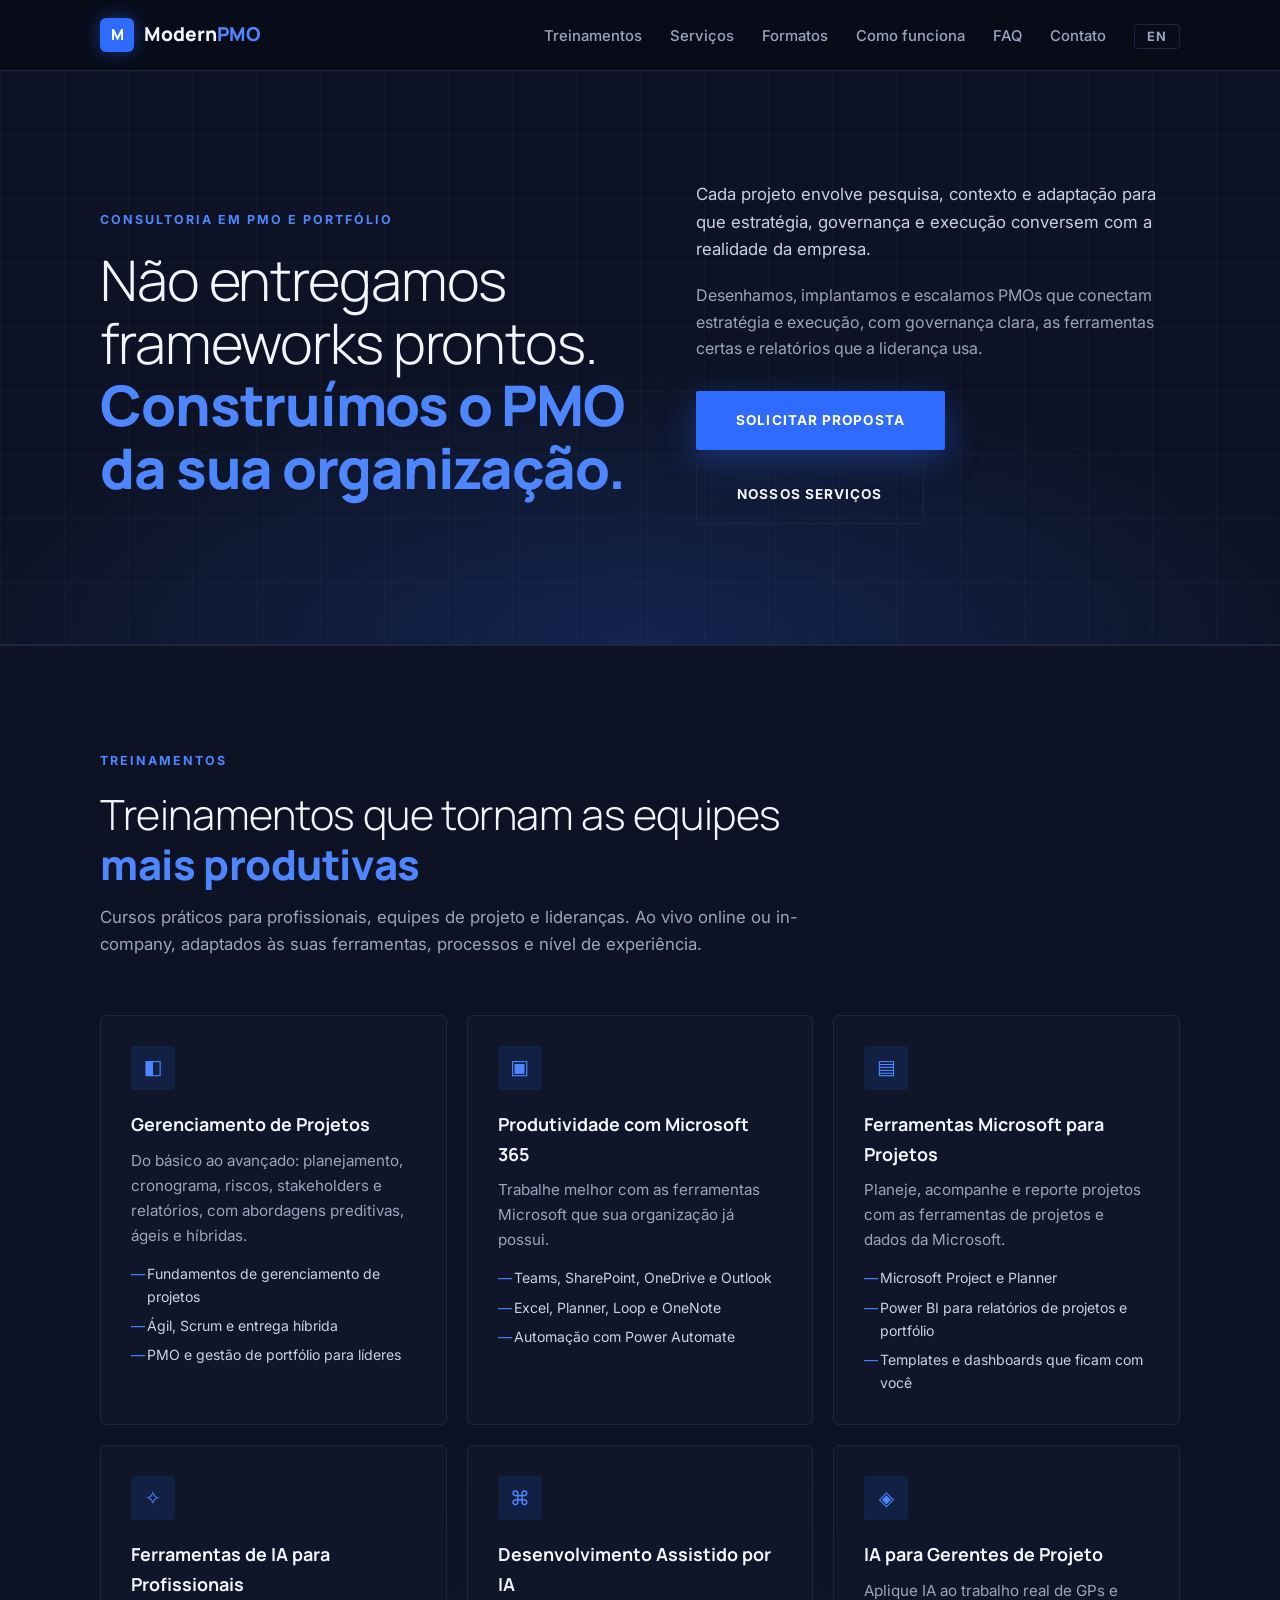
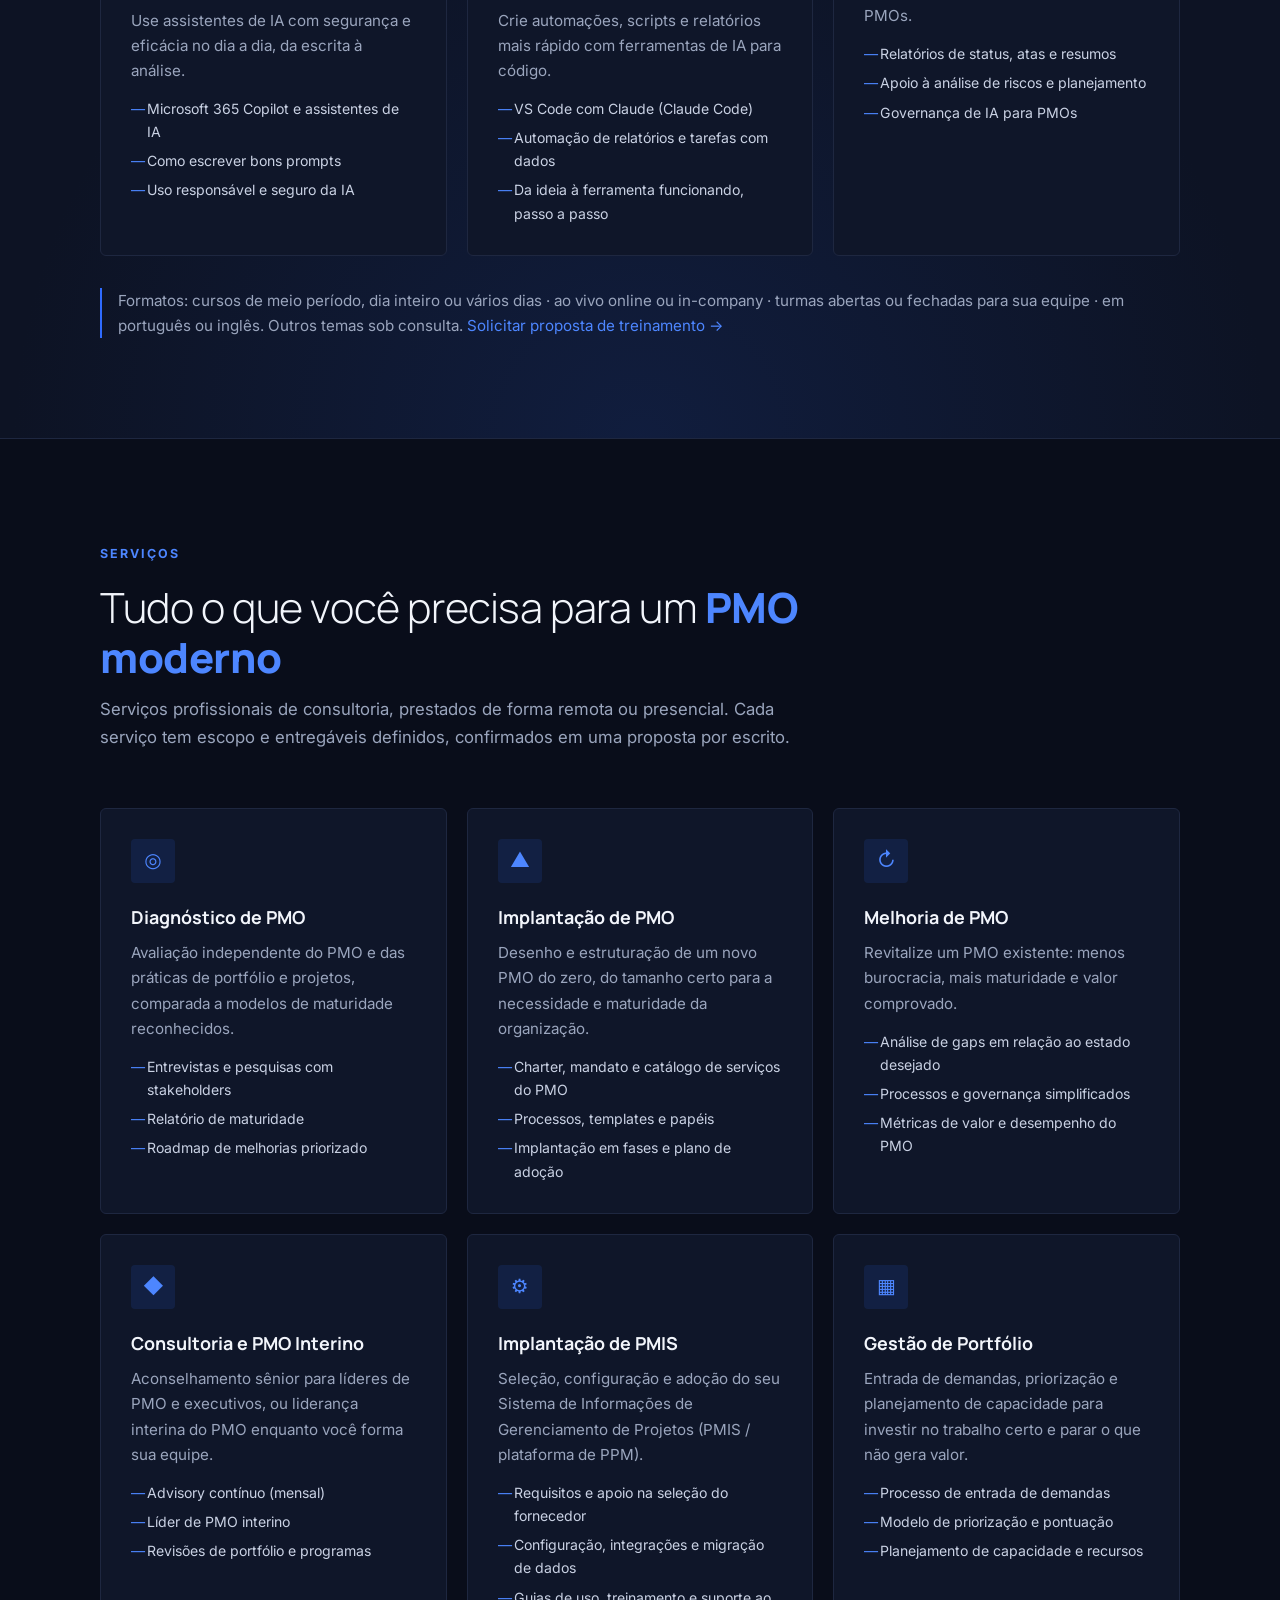
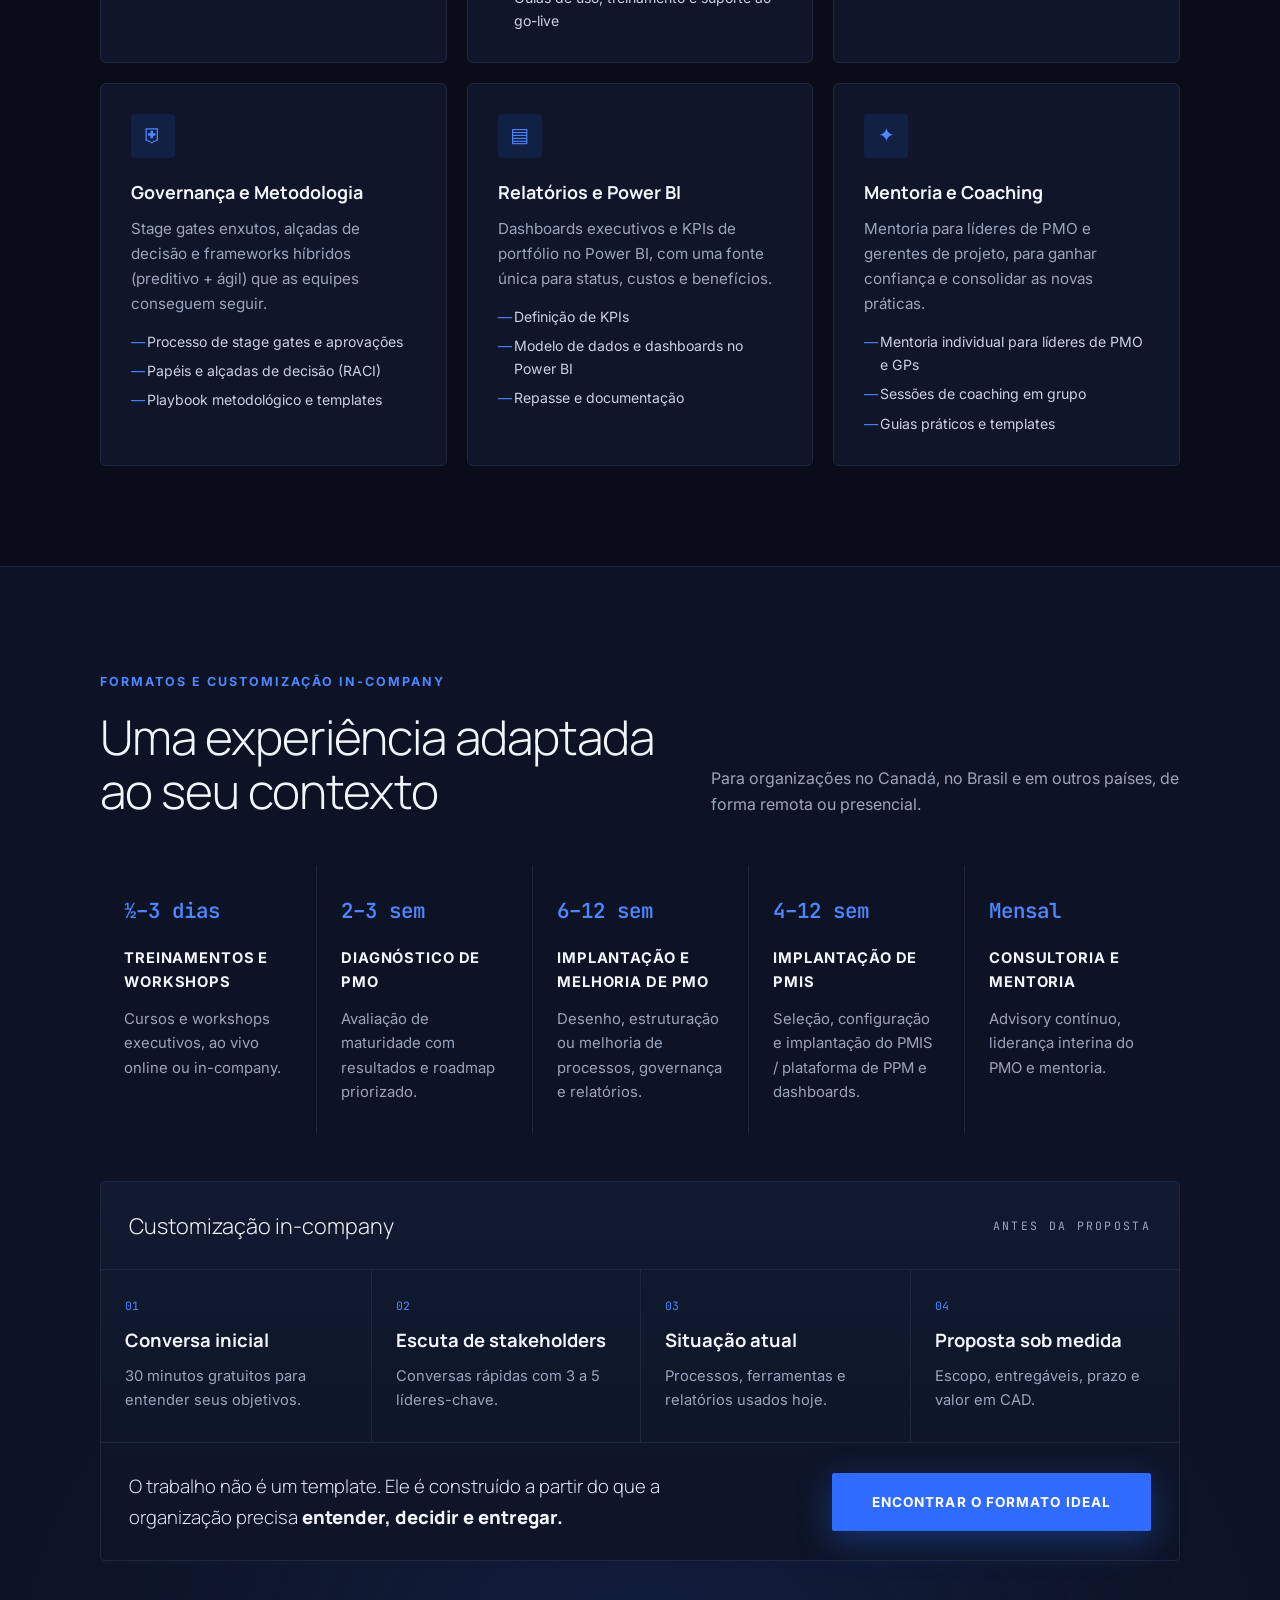
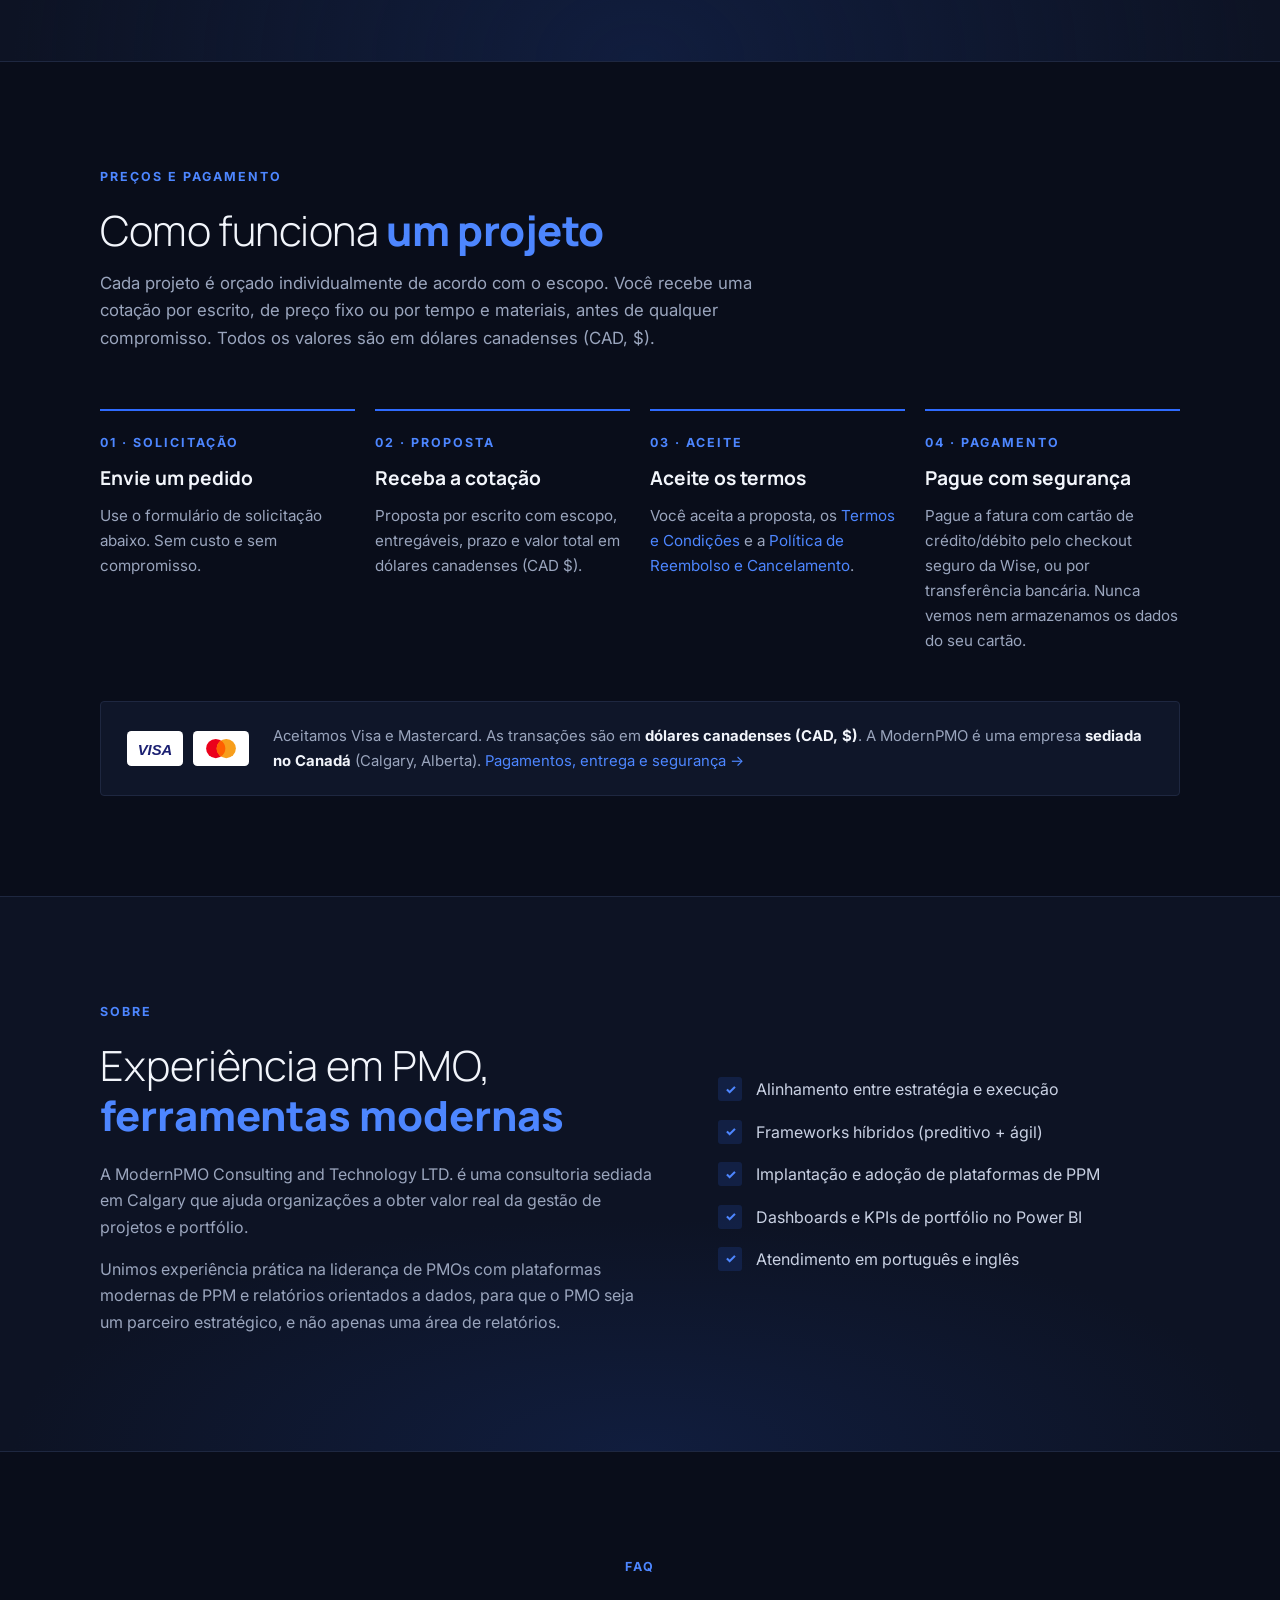
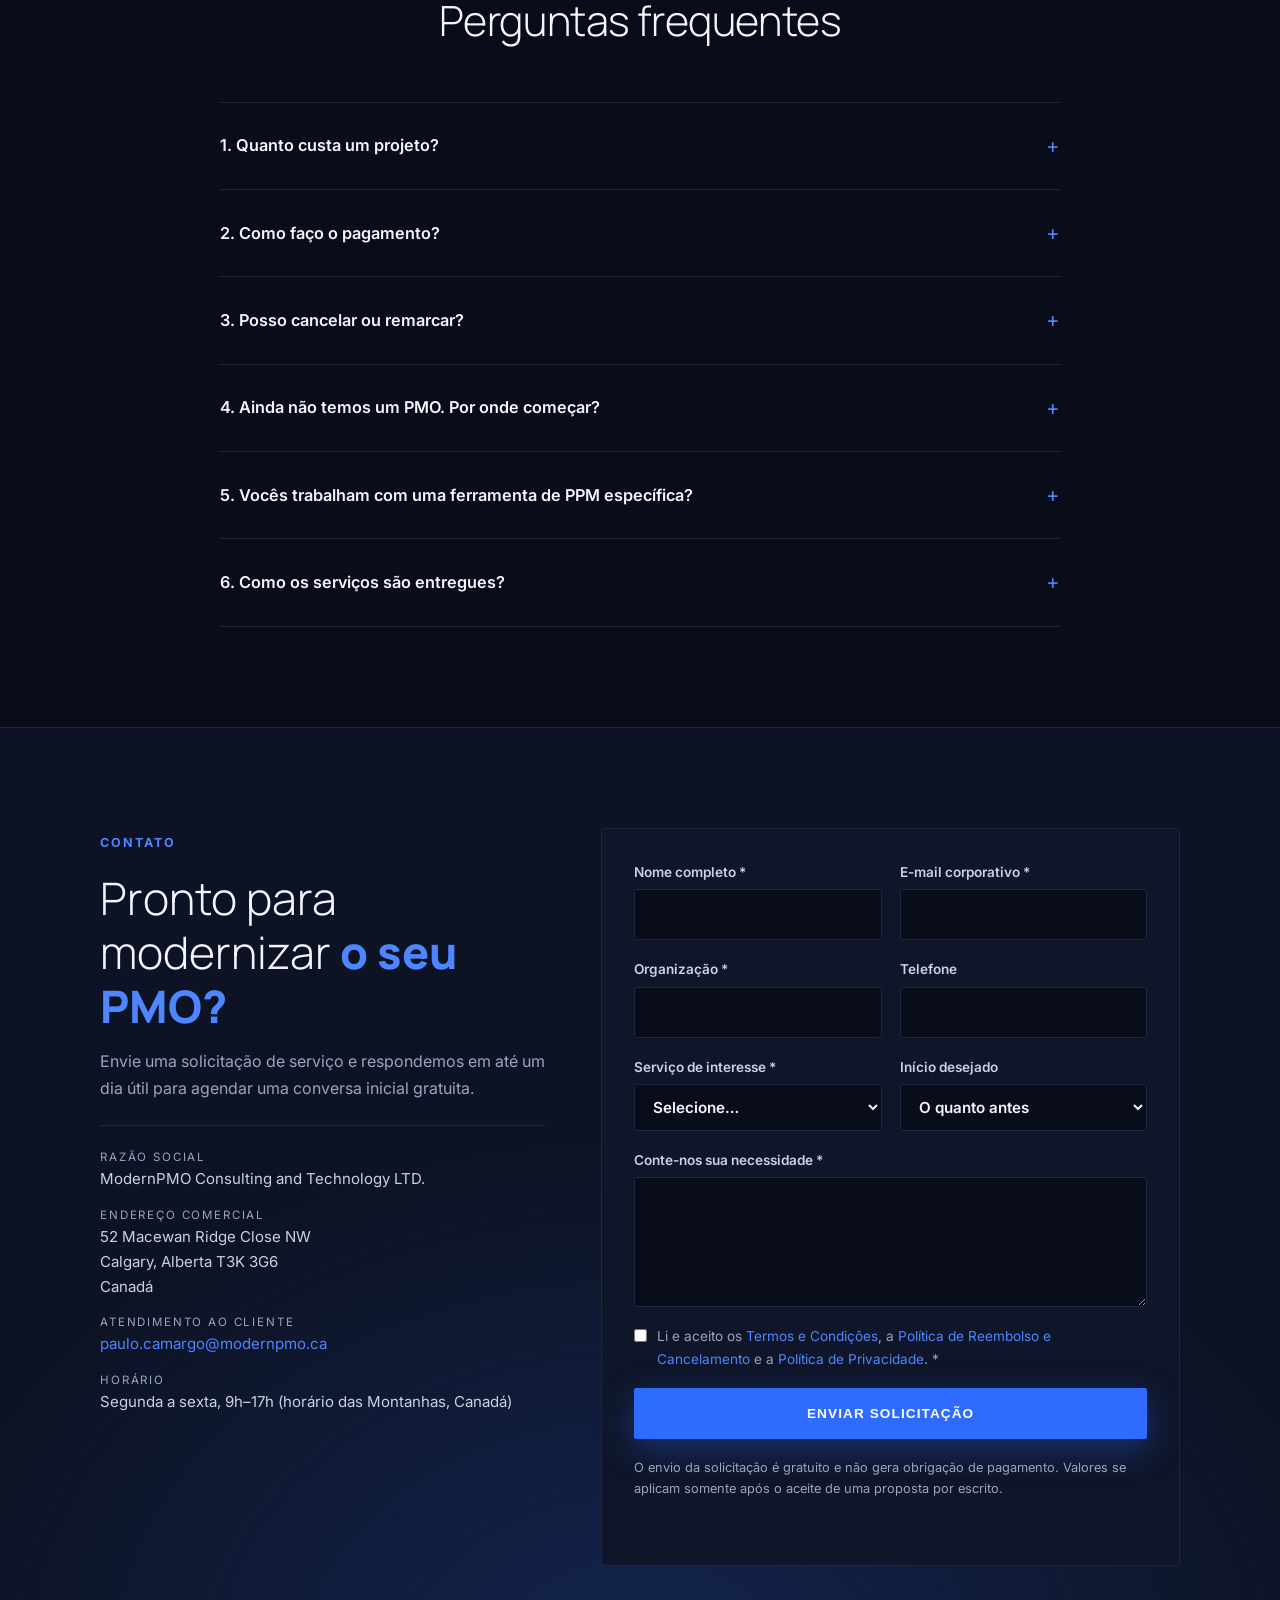
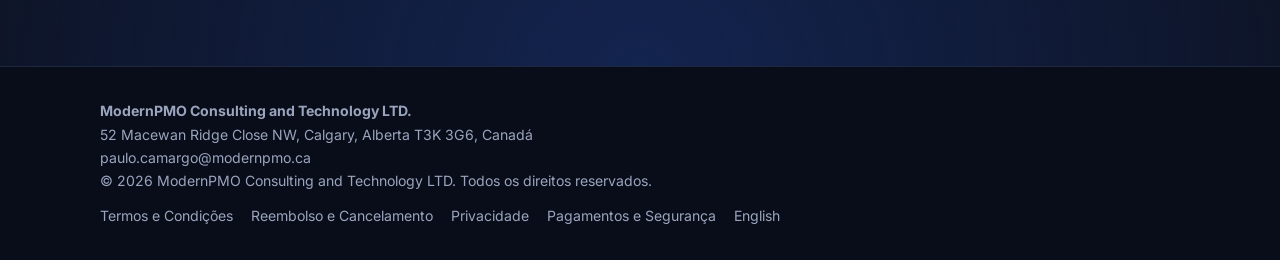
==== commit 8e616bf5: "Use paulo.camargo@modernpmo.ca as contact and form address Co-Authored-By: Claude Opus 5.5 <noreply@" ====
--- a/pt/index.html
+++ b/pt/index.html
@@ -323,12 +323,12 @@
           <address class="biz">
             <div><span class="lbl">Razão social</span>ModernPMO Consulting and Technology LTD.</div>
             <div><span class="lbl">Endereço comercial</span>52 Macewan Ridge Close NW<br>Calgary, Alberta T3K 3G6<br>Canadá</div>
-            <div><span class="lbl">Atendimento ao cliente</span><a href="mailto:paulo.camargo@modernpmo.com">paulo.camargo@modernpmo.com</a></div>
+            <div><span class="lbl">Atendimento ao cliente</span><a href="mailto:paulo.camargo@modernpmo.ca">paulo.camargo@modernpmo.ca</a></div>
             <div><span class="lbl">Horário</span>Segunda a sexta, 9h–17h (horário das Montanhas, Canadá)</div>
           </address>
         </div>
 
-        <form class="form" action="https://formsubmit.co/paulo.camargo@modernpmo.com" method="POST">
+        <form class="form" action="https://formsubmit.co/paulo.camargo@modernpmo.ca" method="POST">
           <input type="hidden" name="_subject" value="Nova solicitação de serviço – modernpmo.ca (PT)">
           <input type="hidden" name="_next" value="https://modernpmo.ca/pt/obrigado.html">
           <input type="hidden" name="_template" value="table">
@@ -386,7 +386,7 @@
       <div>
         <strong>ModernPMO Consulting and Technology LTD.</strong><br>
         52 Macewan Ridge Close NW, Calgary, Alberta T3K 3G6, Canadá<br>
-        <a href="mailto:paulo.camargo@modernpmo.com">paulo.camargo@modernpmo.com</a><br>
+        <a href="mailto:paulo.camargo@modernpmo.ca">paulo.camargo@modernpmo.ca</a><br>
         © <span id="year"></span> ModernPMO Consulting and Technology LTD. Todos os direitos reservados.
       </div>
       <nav class="footer-legal" aria-label="Jurídico">
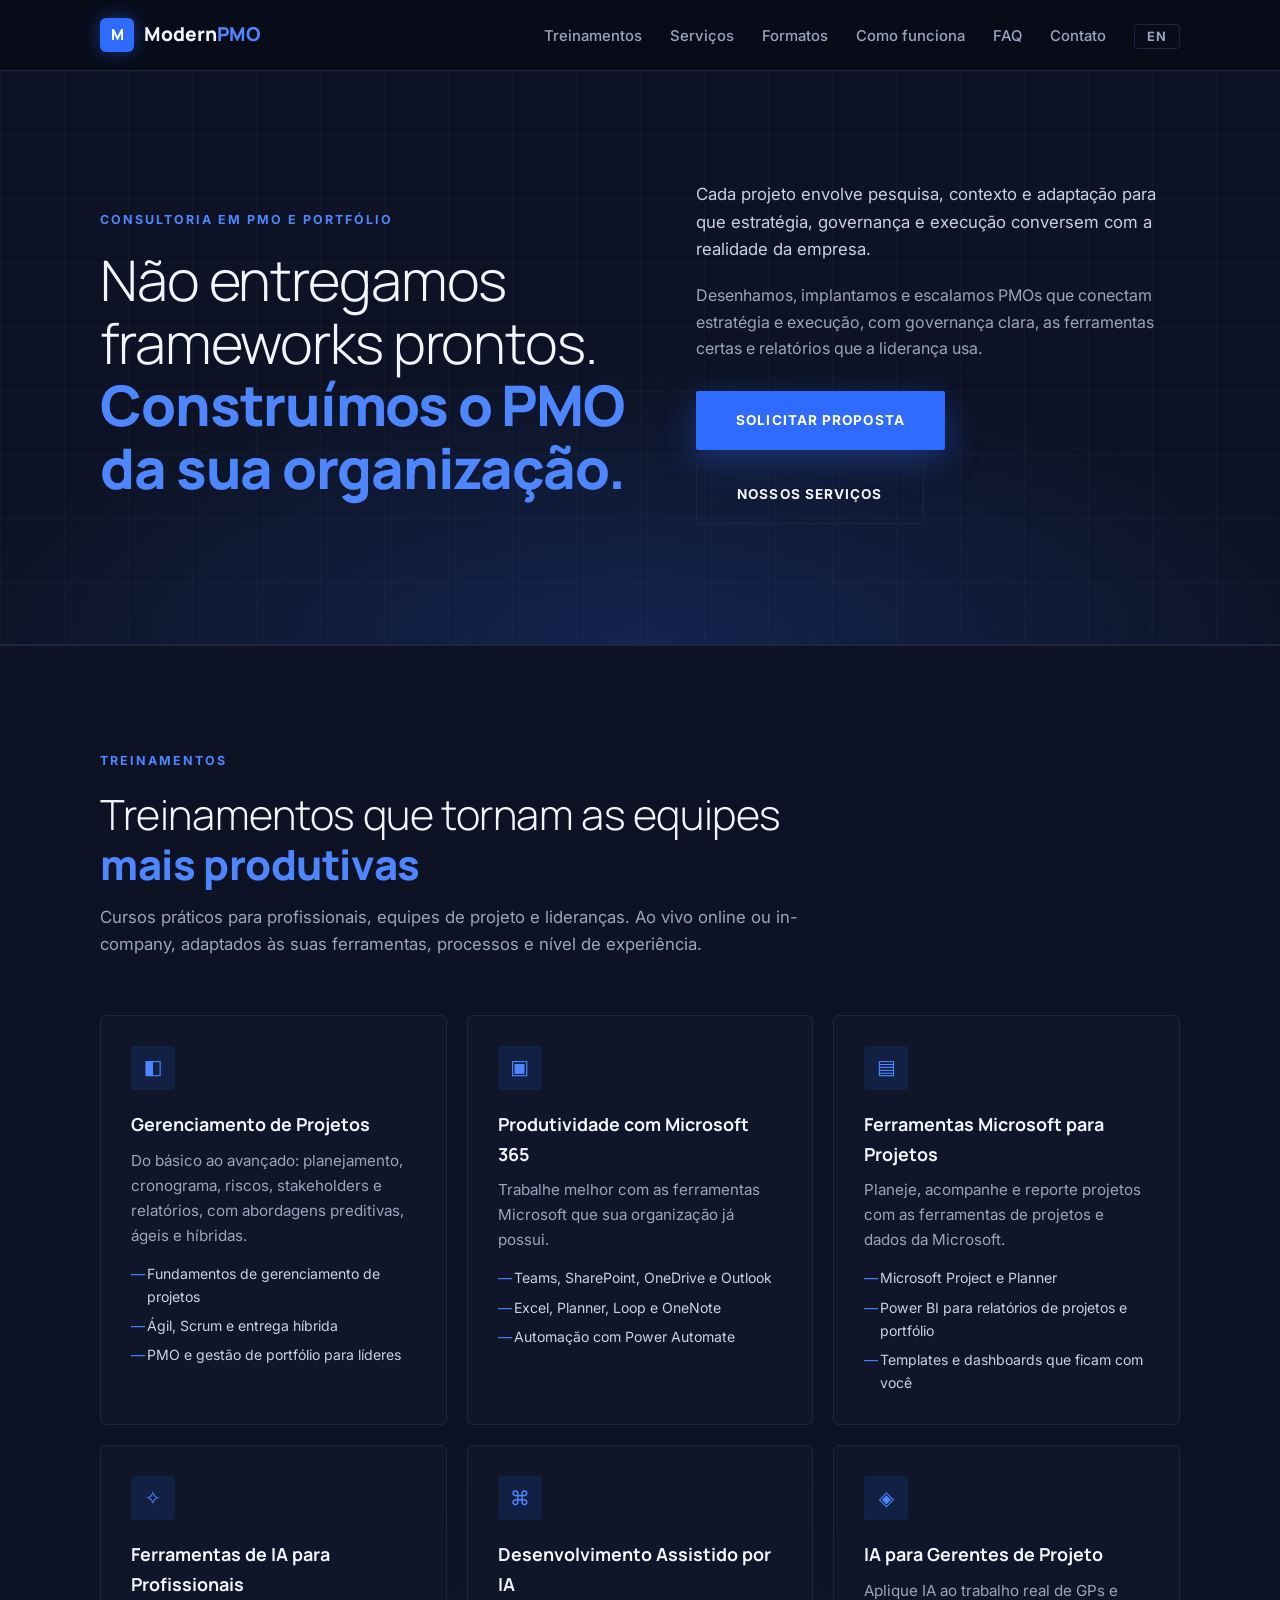
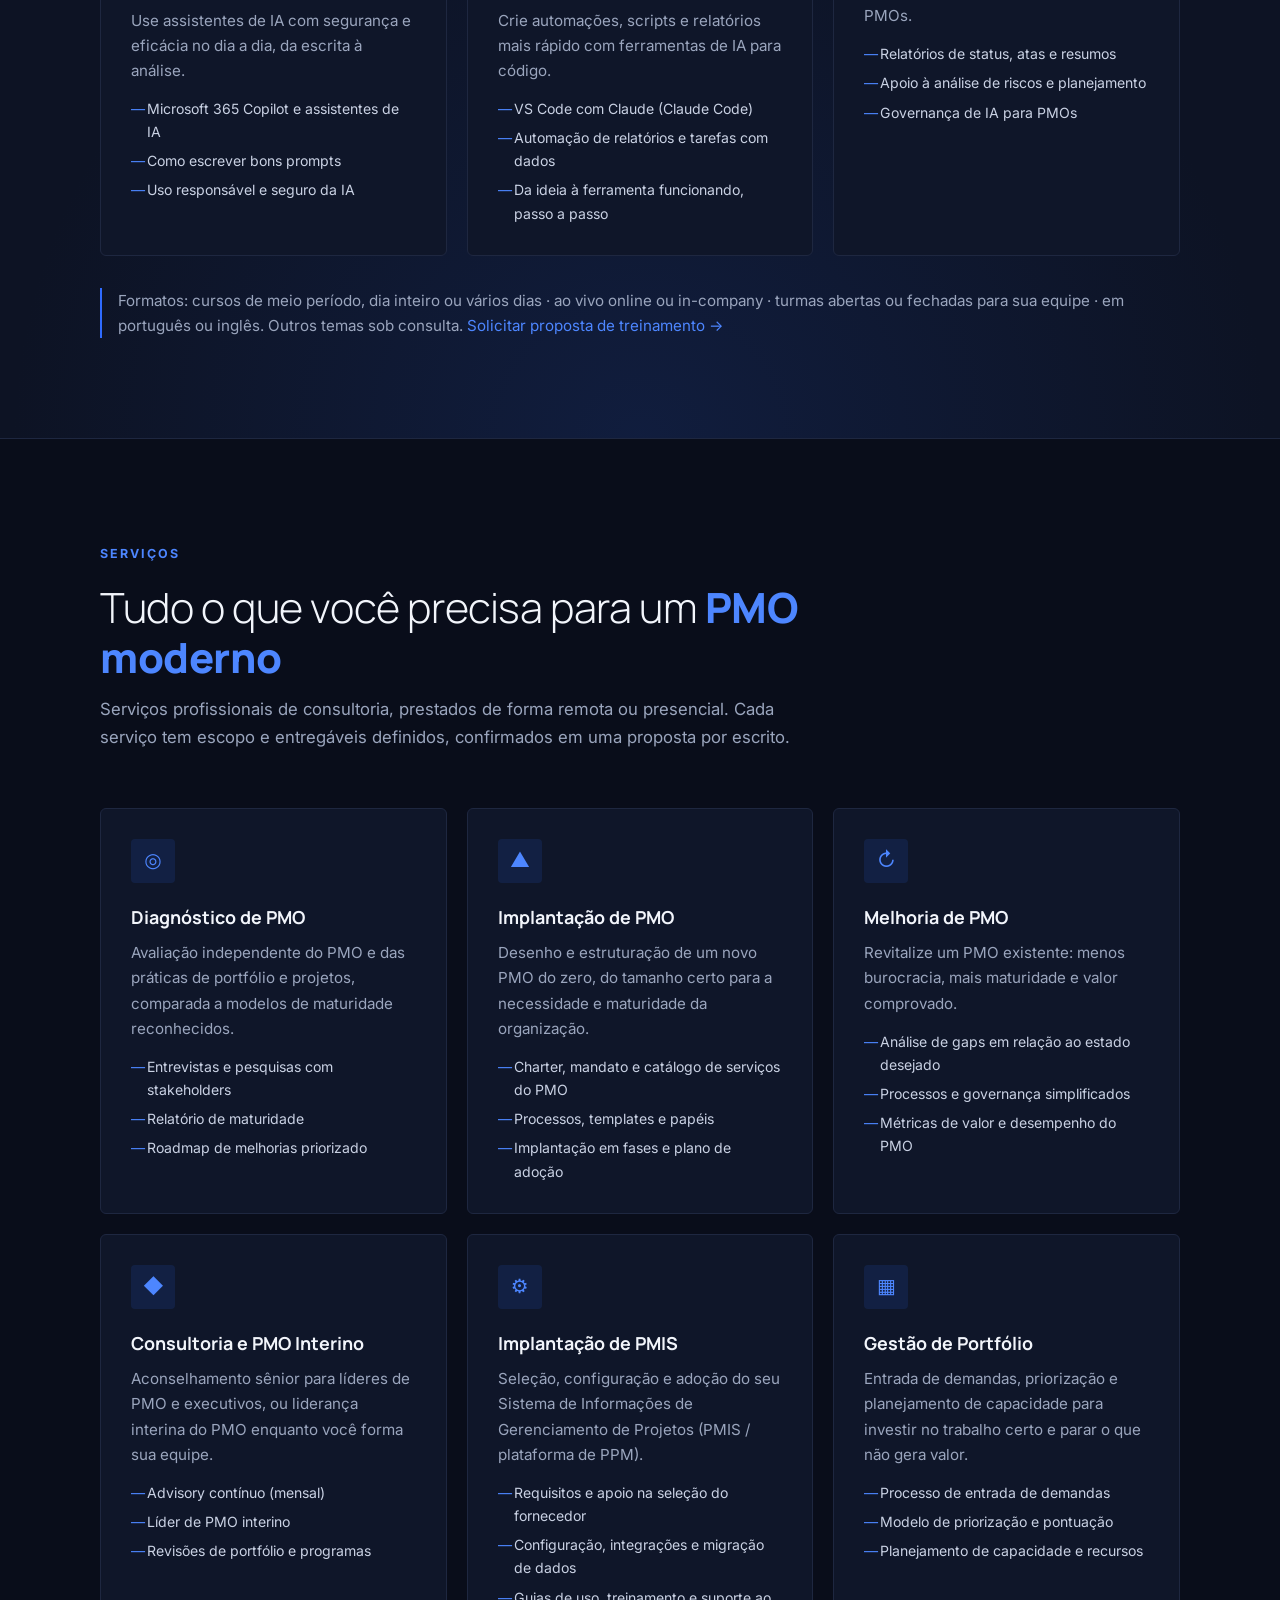
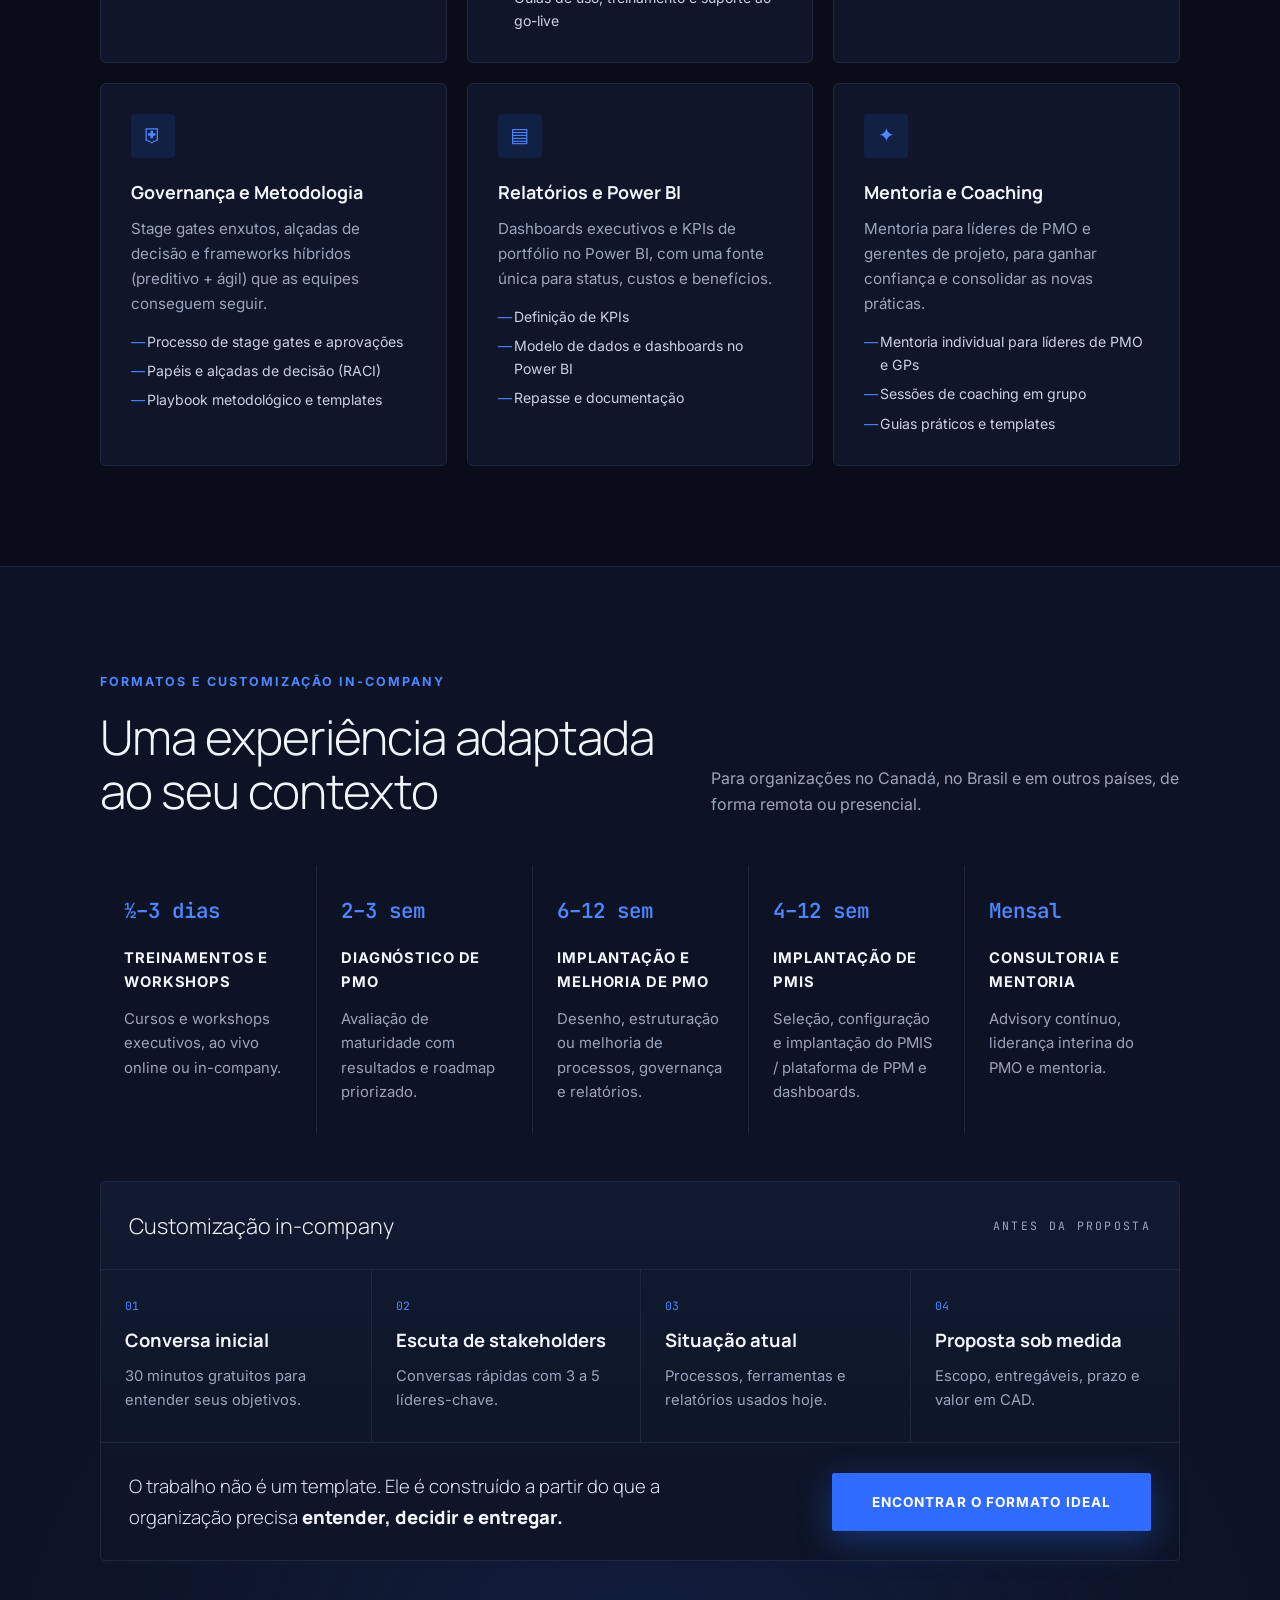
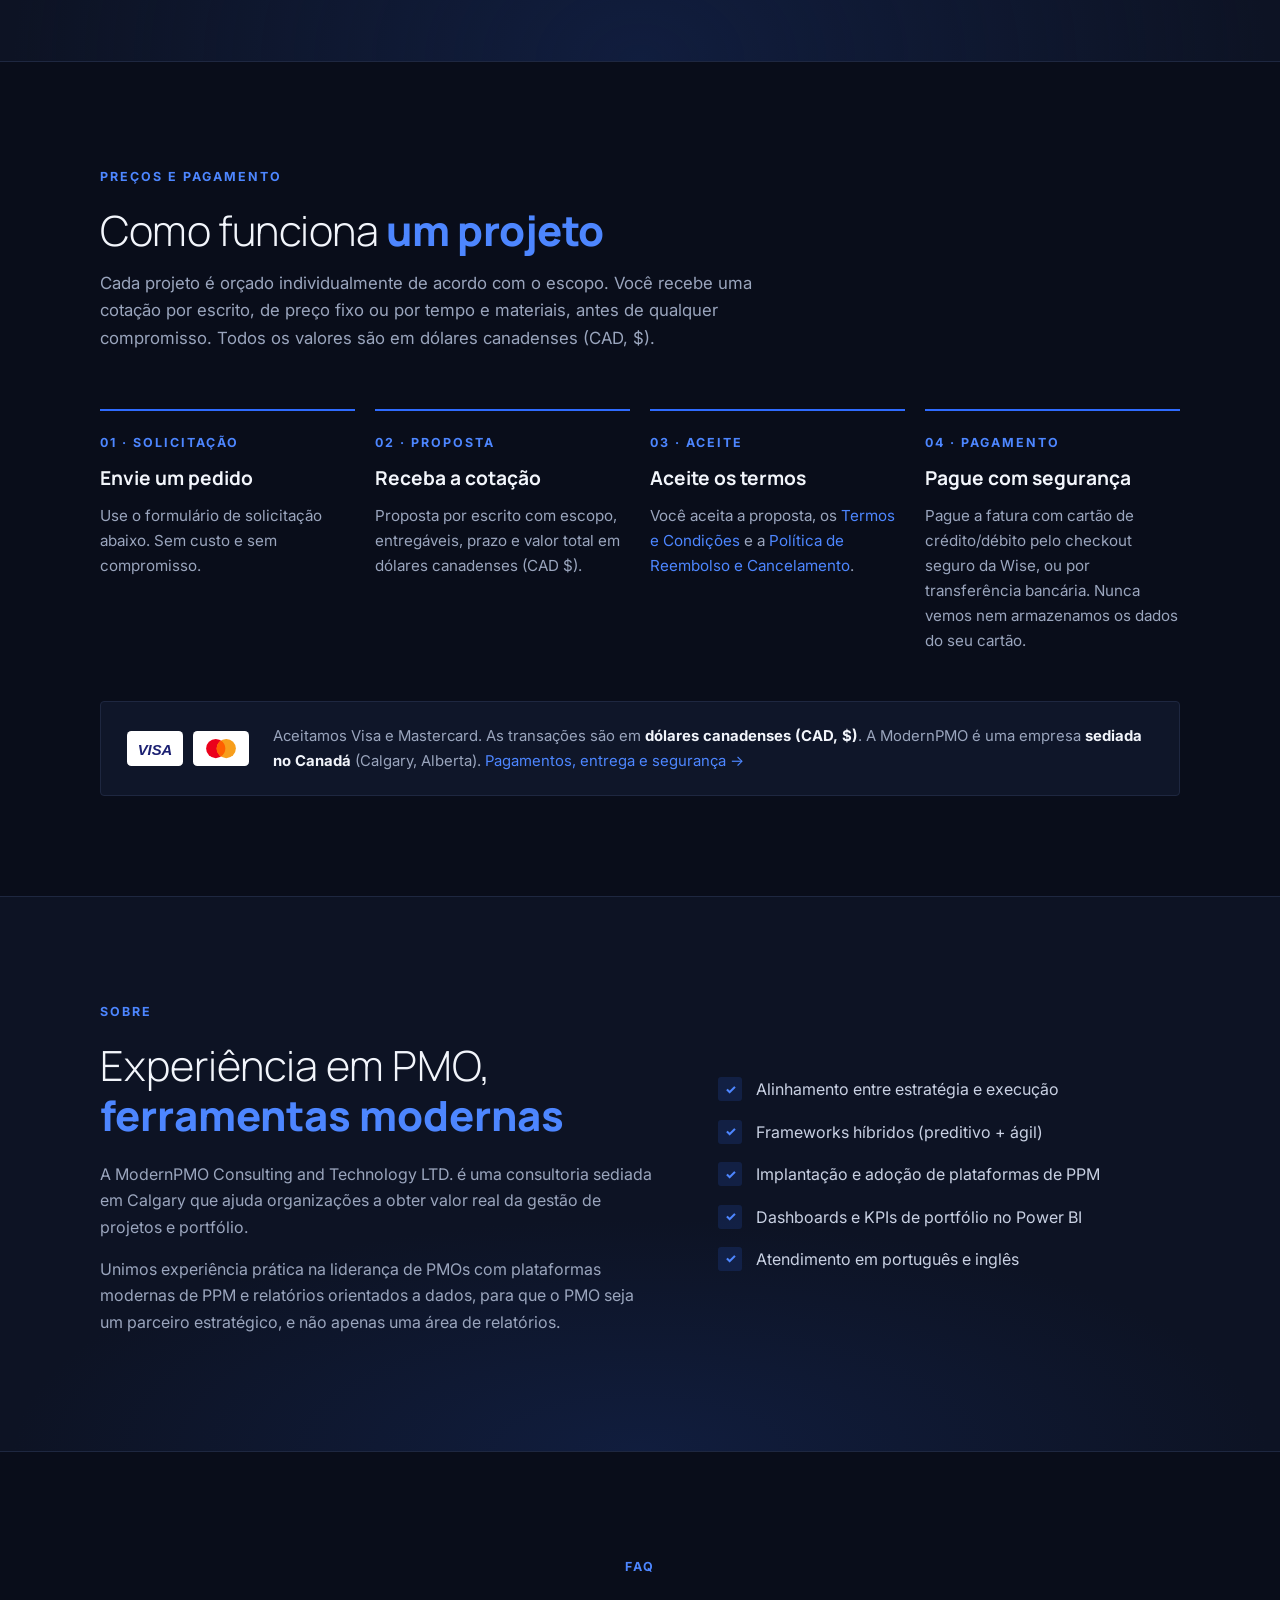
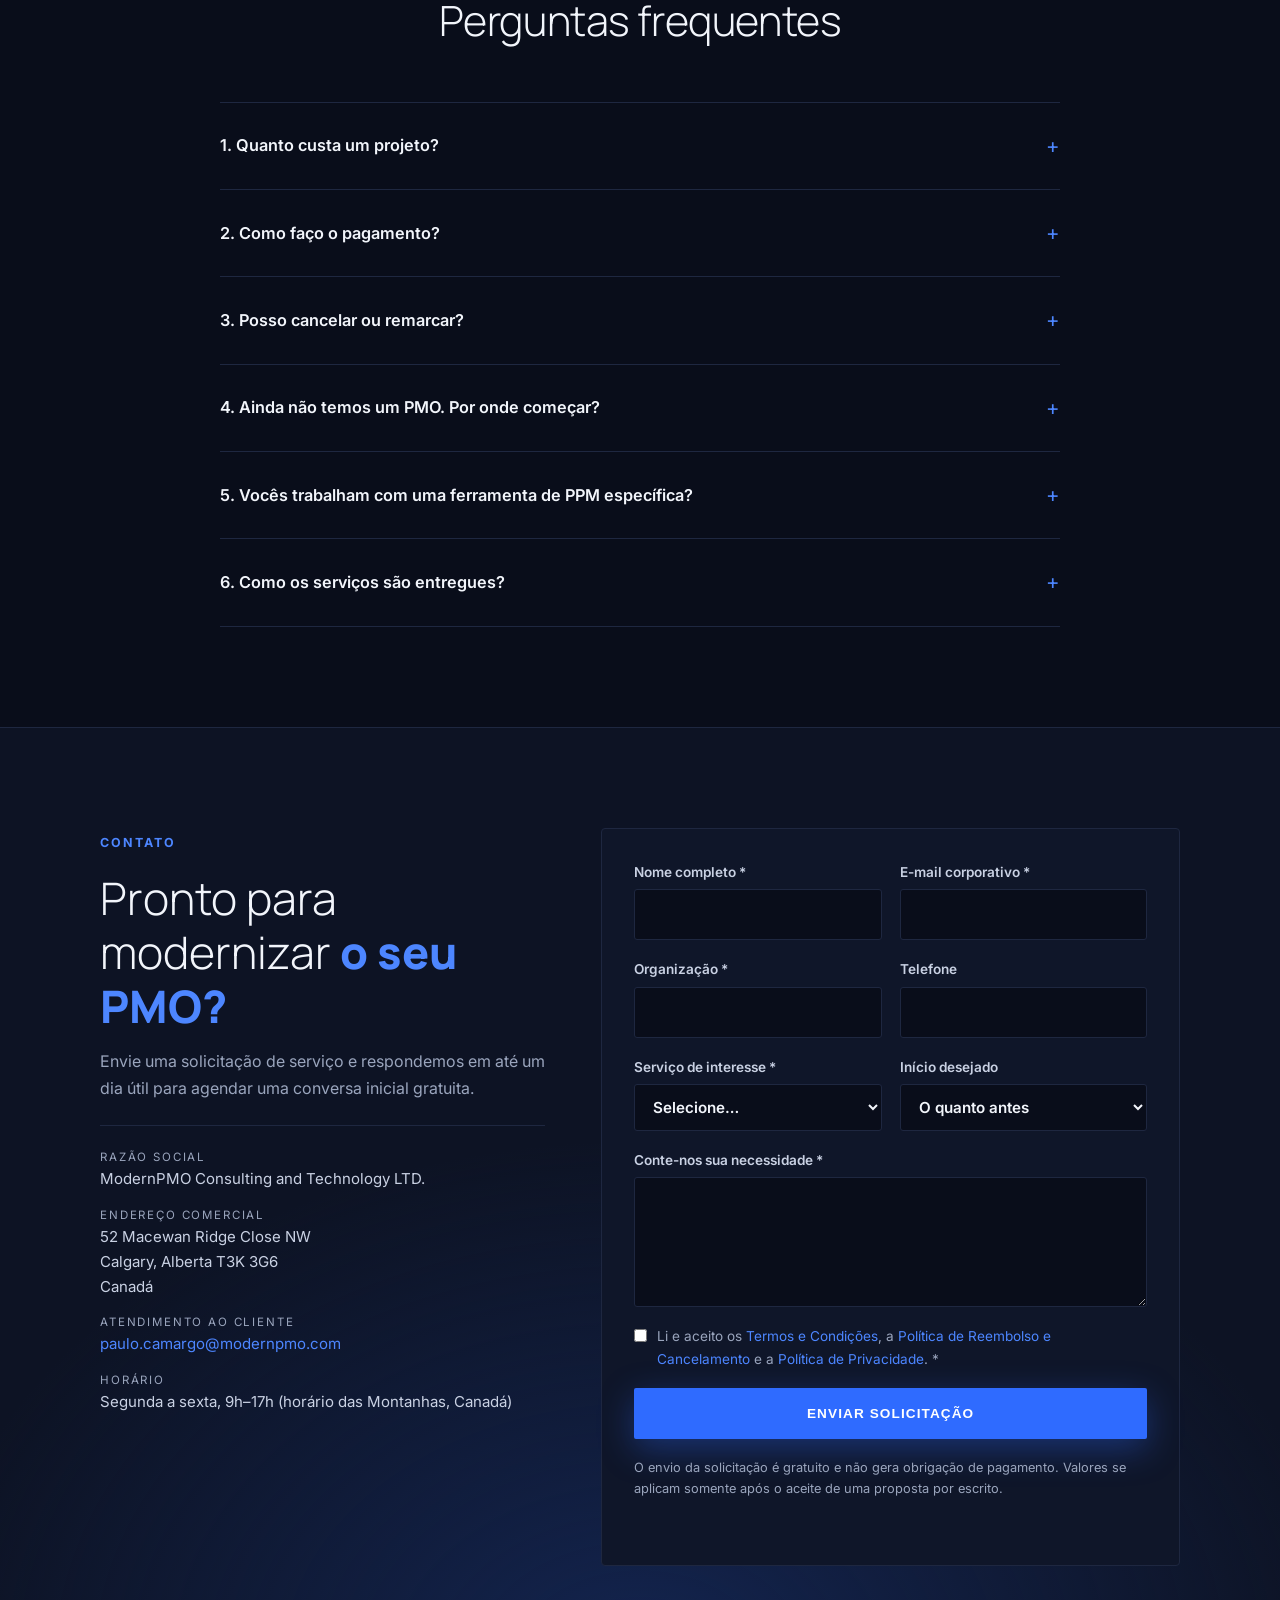
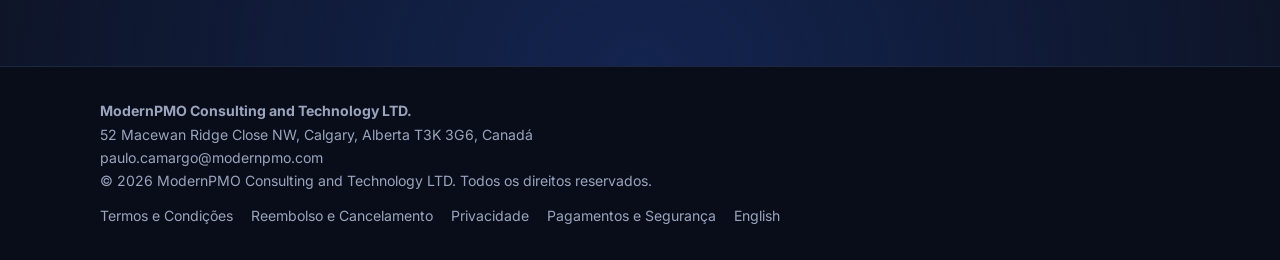
==== commit 5a377356: "Use paulo.camargo@modernpmo.com until the .ca mailbox is ready Co-Authored-By: Claude Opus 5.5 <nore" ====
--- a/pt/index.html
+++ b/pt/index.html
@@ -323,12 +323,12 @@
           <address class="biz">
             <div><span class="lbl">Razão social</span>ModernPMO Consulting and Technology LTD.</div>
             <div><span class="lbl">Endereço comercial</span>52 Macewan Ridge Close NW<br>Calgary, Alberta T3K 3G6<br>Canadá</div>
-            <div><span class="lbl">Atendimento ao cliente</span><a href="mailto:paulo.camargo@modernpmo.ca">paulo.camargo@modernpmo.ca</a></div>
+            <div><span class="lbl">Atendimento ao cliente</span><a href="mailto:paulo.camargo@modernpmo.com">paulo.camargo@modernpmo.com</a></div>
             <div><span class="lbl">Horário</span>Segunda a sexta, 9h–17h (horário das Montanhas, Canadá)</div>
           </address>
         </div>
 
-        <form class="form" action="https://formsubmit.co/paulo.camargo@modernpmo.ca" method="POST">
+        <form class="form" action="https://formsubmit.co/paulo.camargo@modernpmo.com" method="POST">
           <input type="hidden" name="_subject" value="Nova solicitação de serviço – modernpmo.ca (PT)">
           <input type="hidden" name="_next" value="https://modernpmo.ca/pt/obrigado.html">
           <input type="hidden" name="_template" value="table">
@@ -386,7 +386,7 @@
       <div>
         <strong>ModernPMO Consulting and Technology LTD.</strong><br>
         52 Macewan Ridge Close NW, Calgary, Alberta T3K 3G6, Canadá<br>
-        <a href="mailto:paulo.camargo@modernpmo.ca">paulo.camargo@modernpmo.ca</a><br>
+        <a href="mailto:paulo.camargo@modernpmo.com">paulo.camargo@modernpmo.com</a><br>
         © <span id="year"></span> ModernPMO Consulting and Technology LTD. Todos os direitos reservados.
       </div>
       <nav class="footer-legal" aria-label="Jurídico">
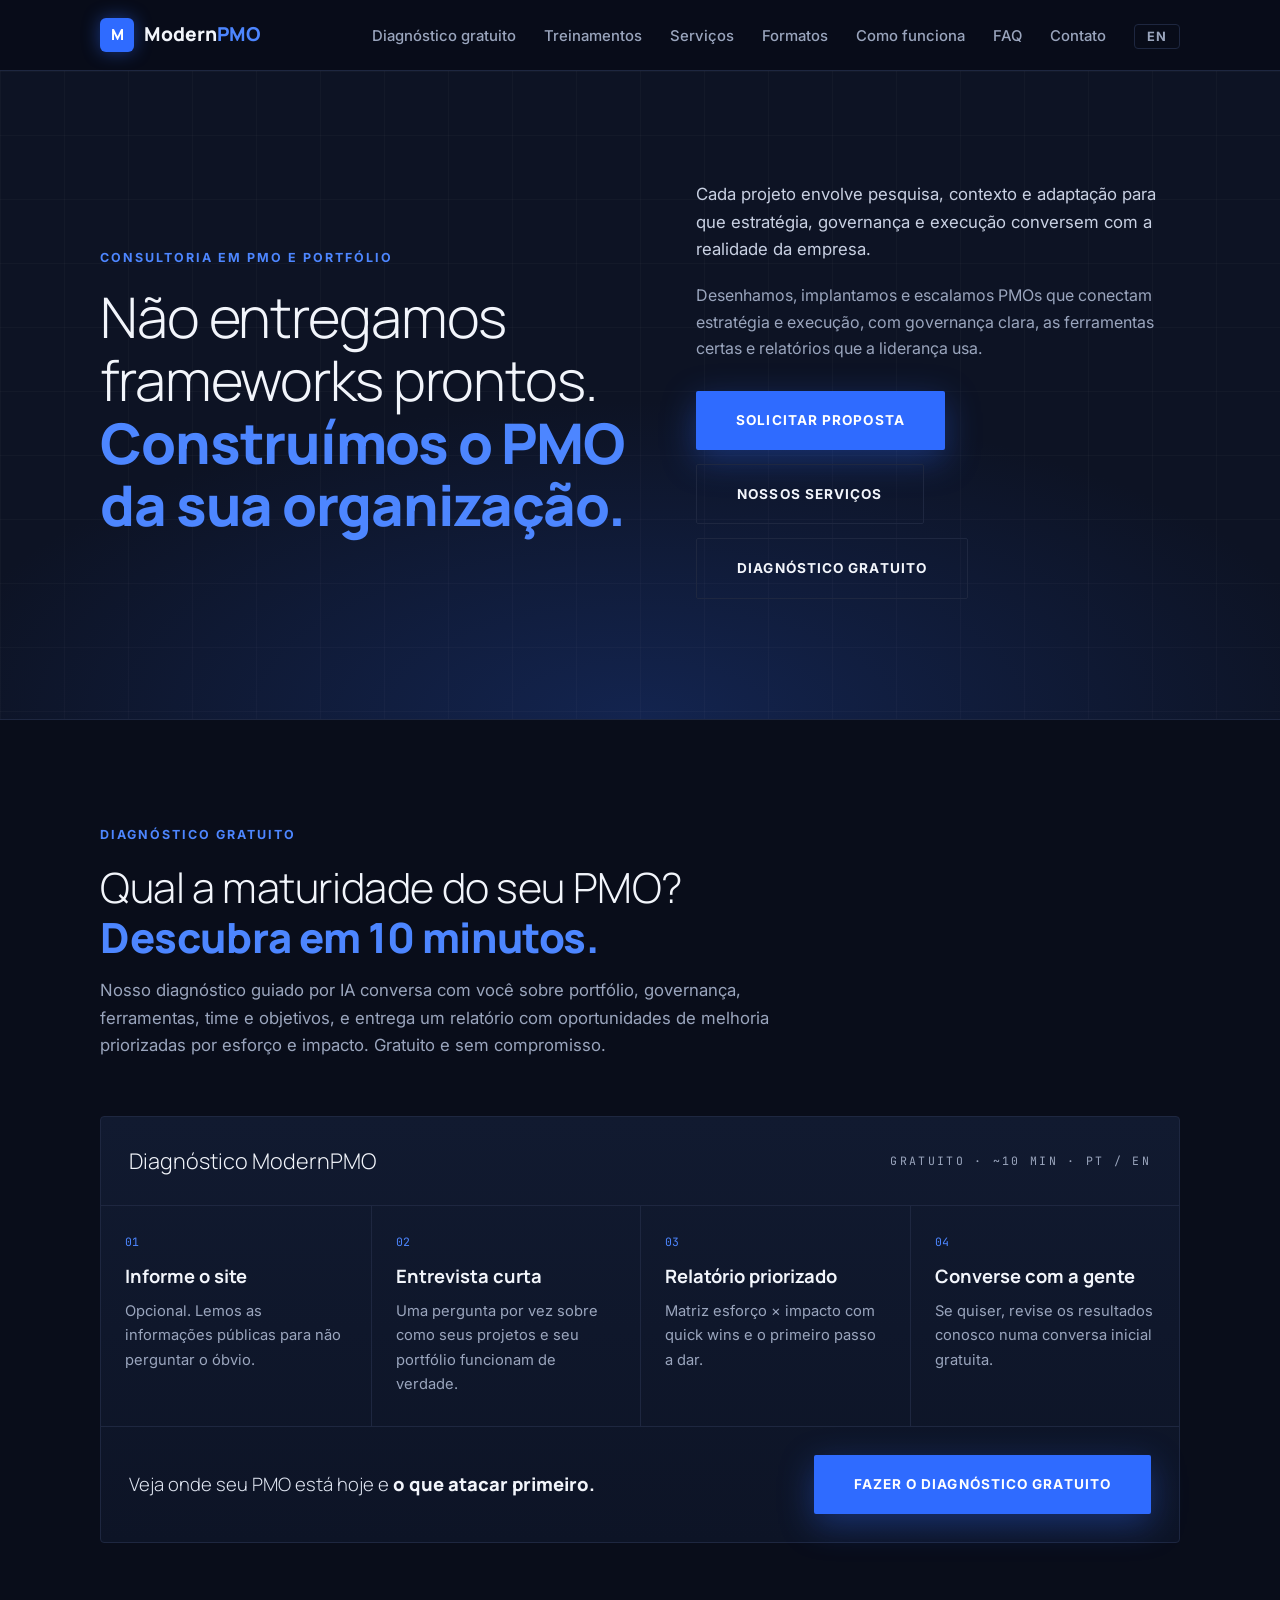
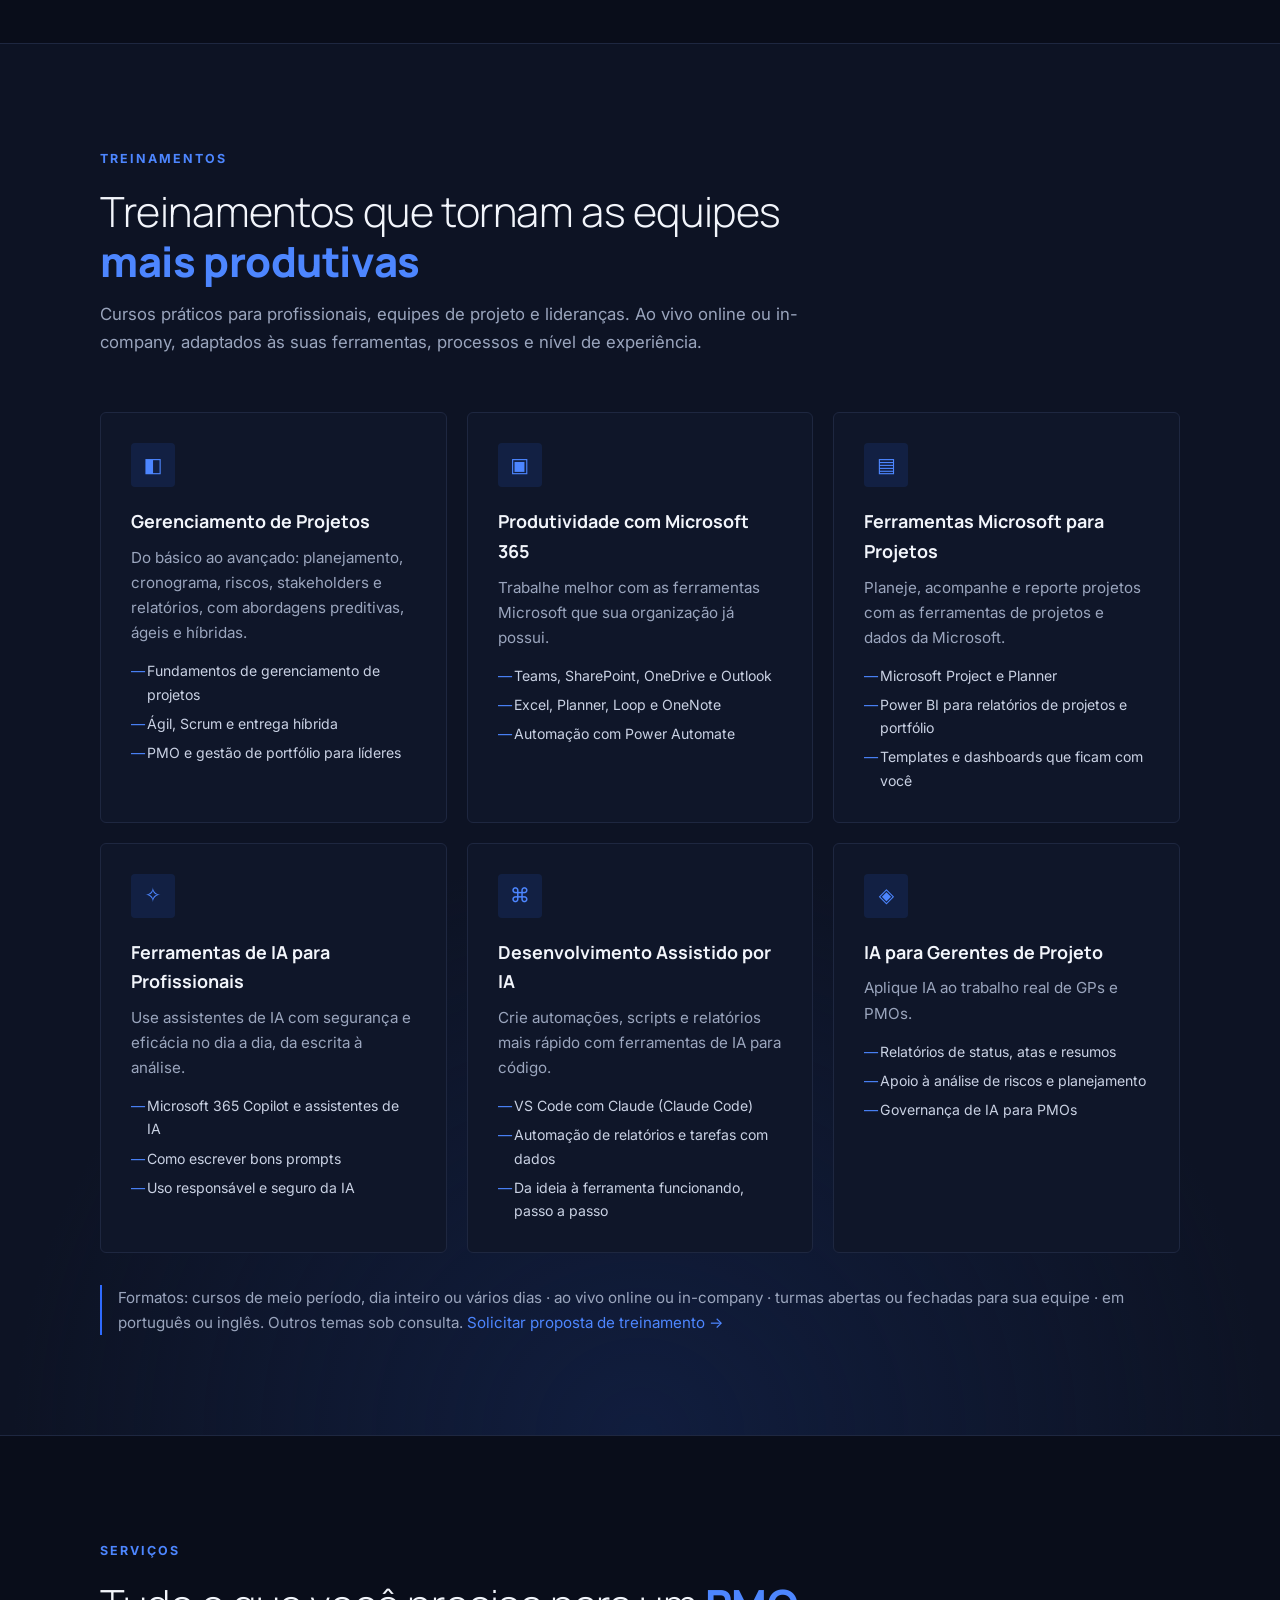
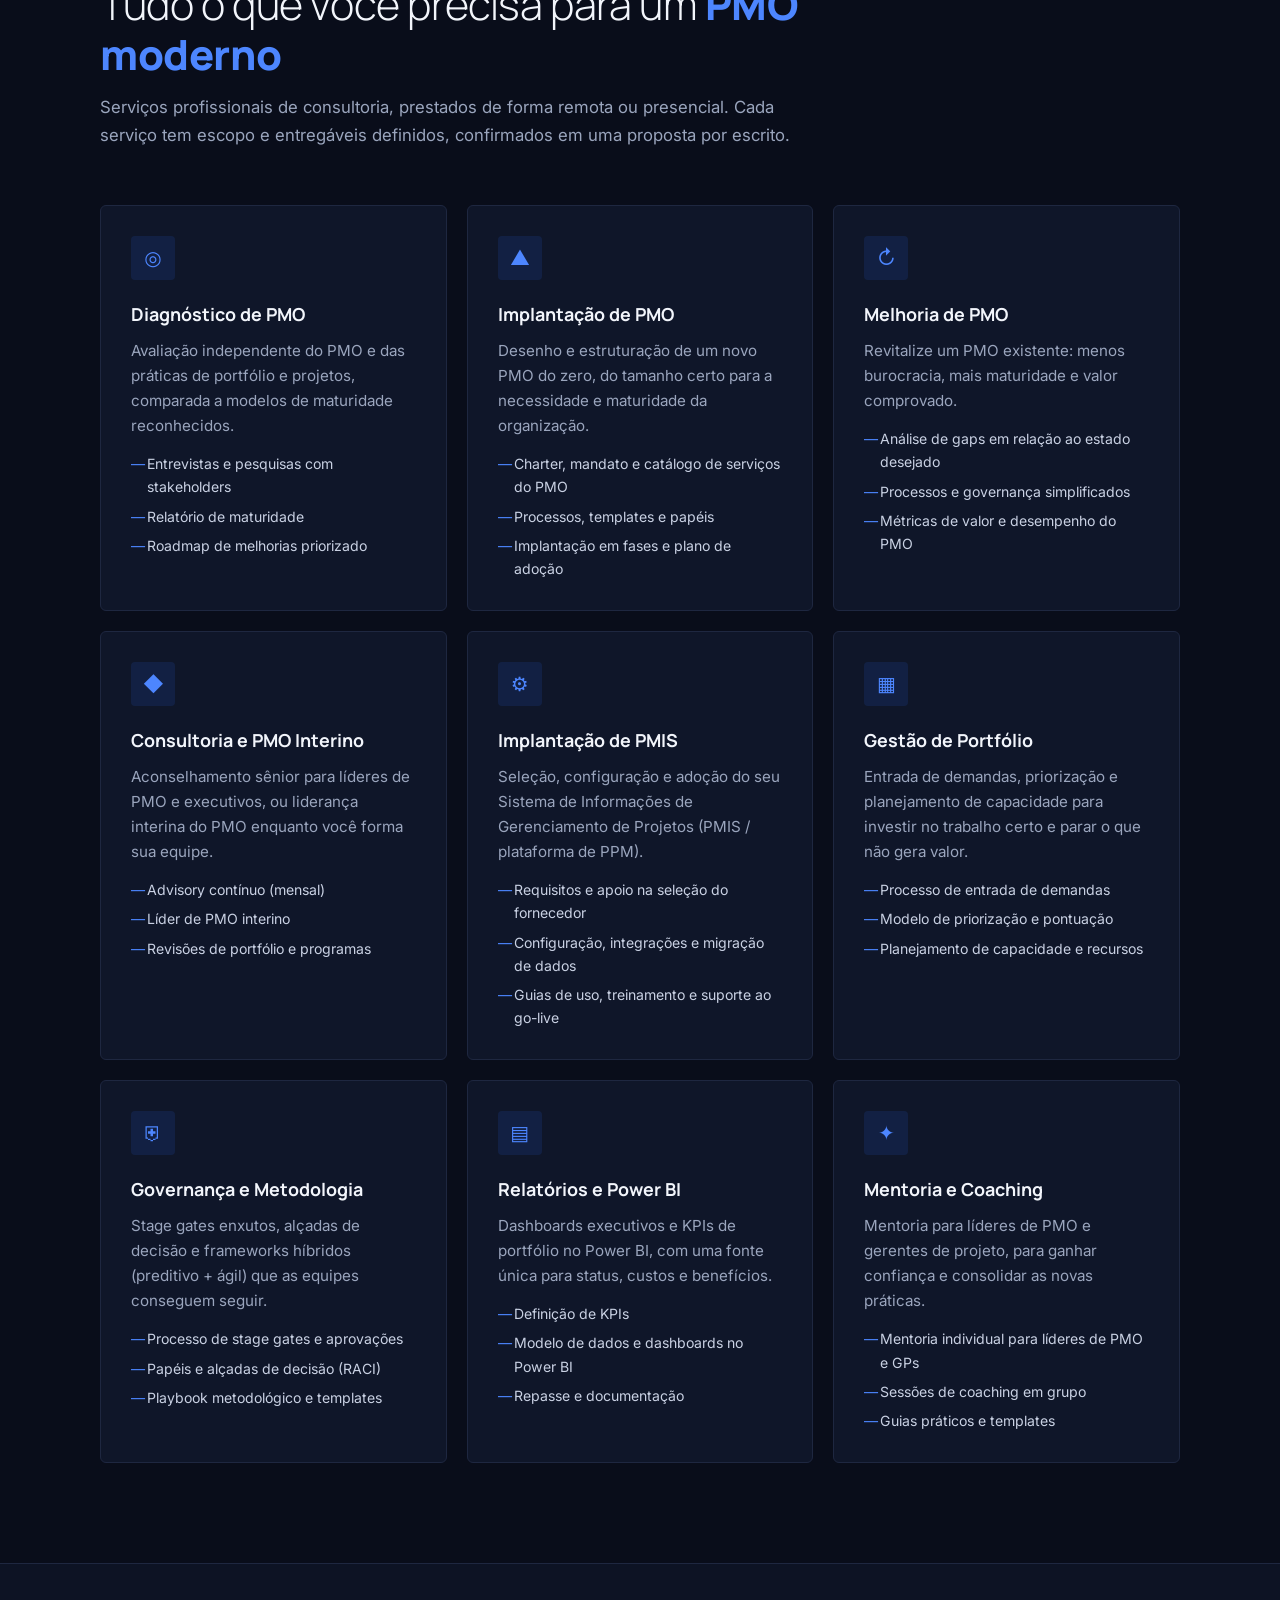
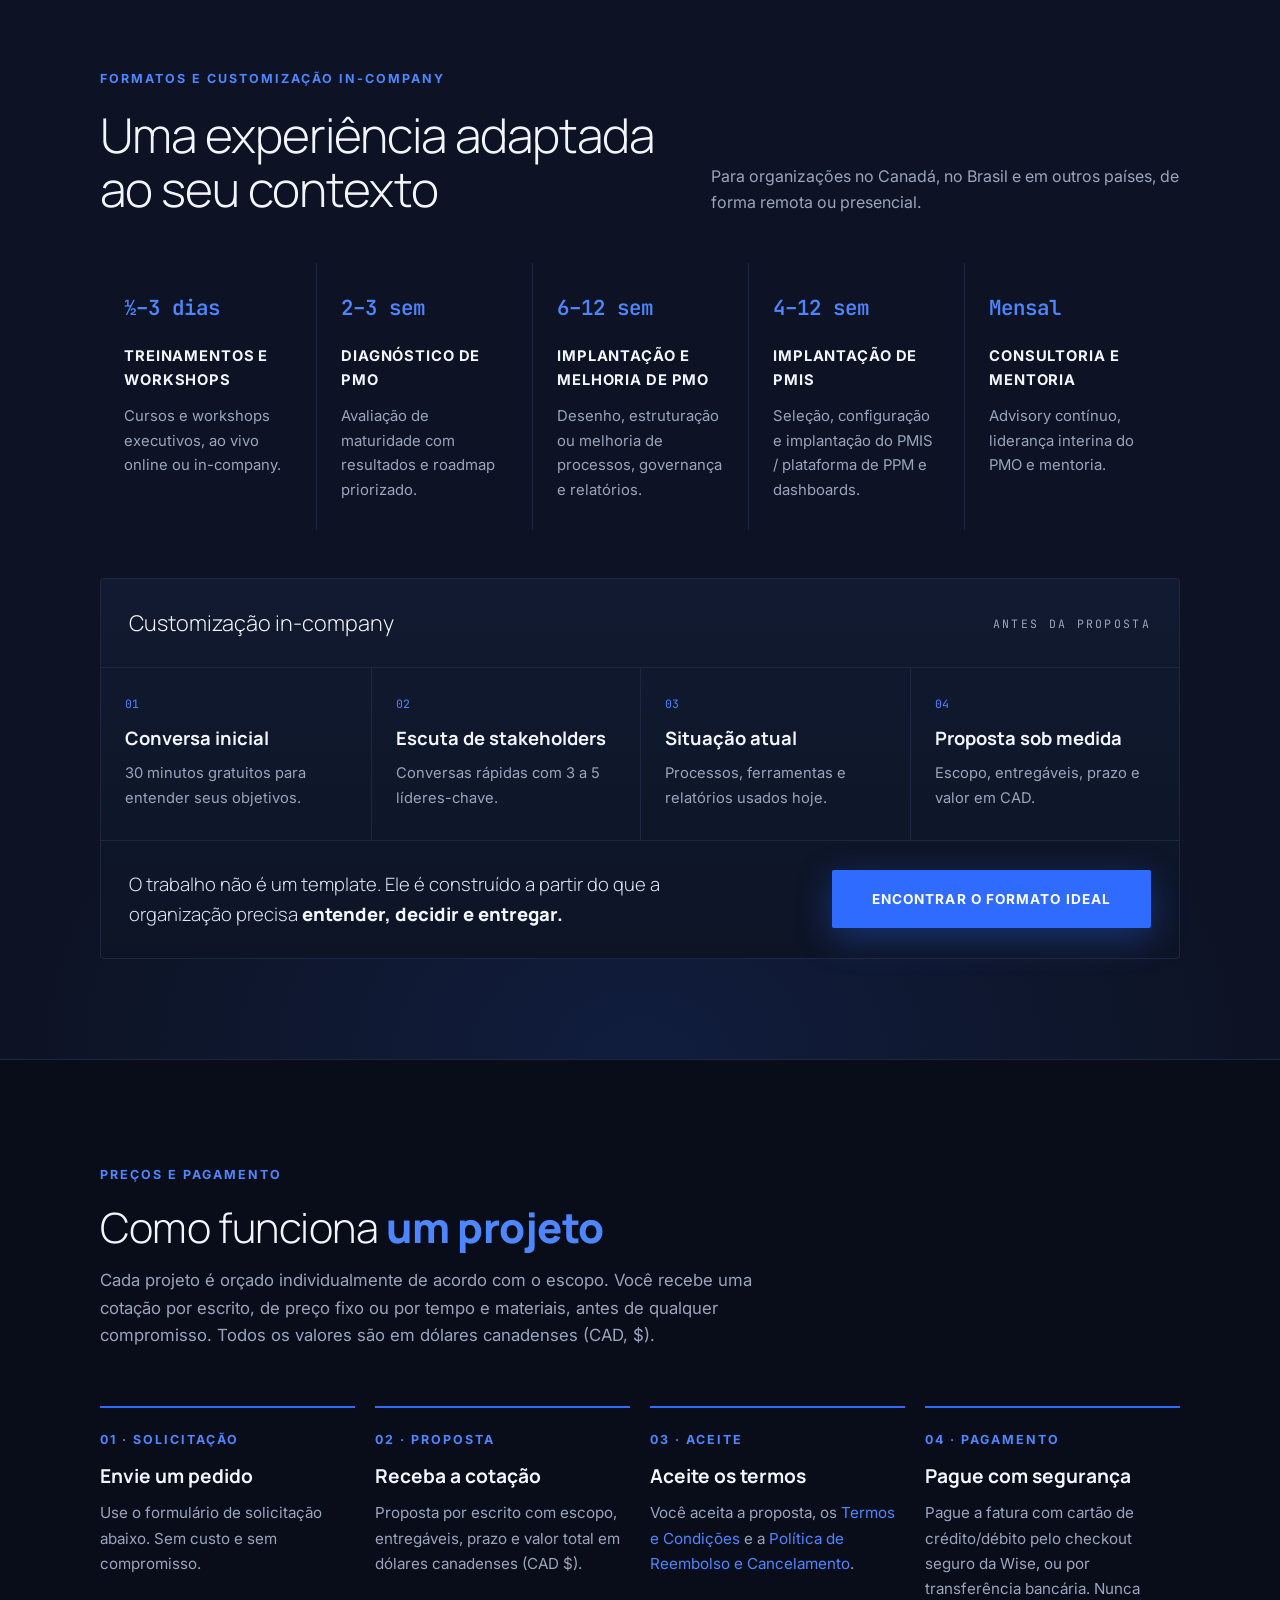
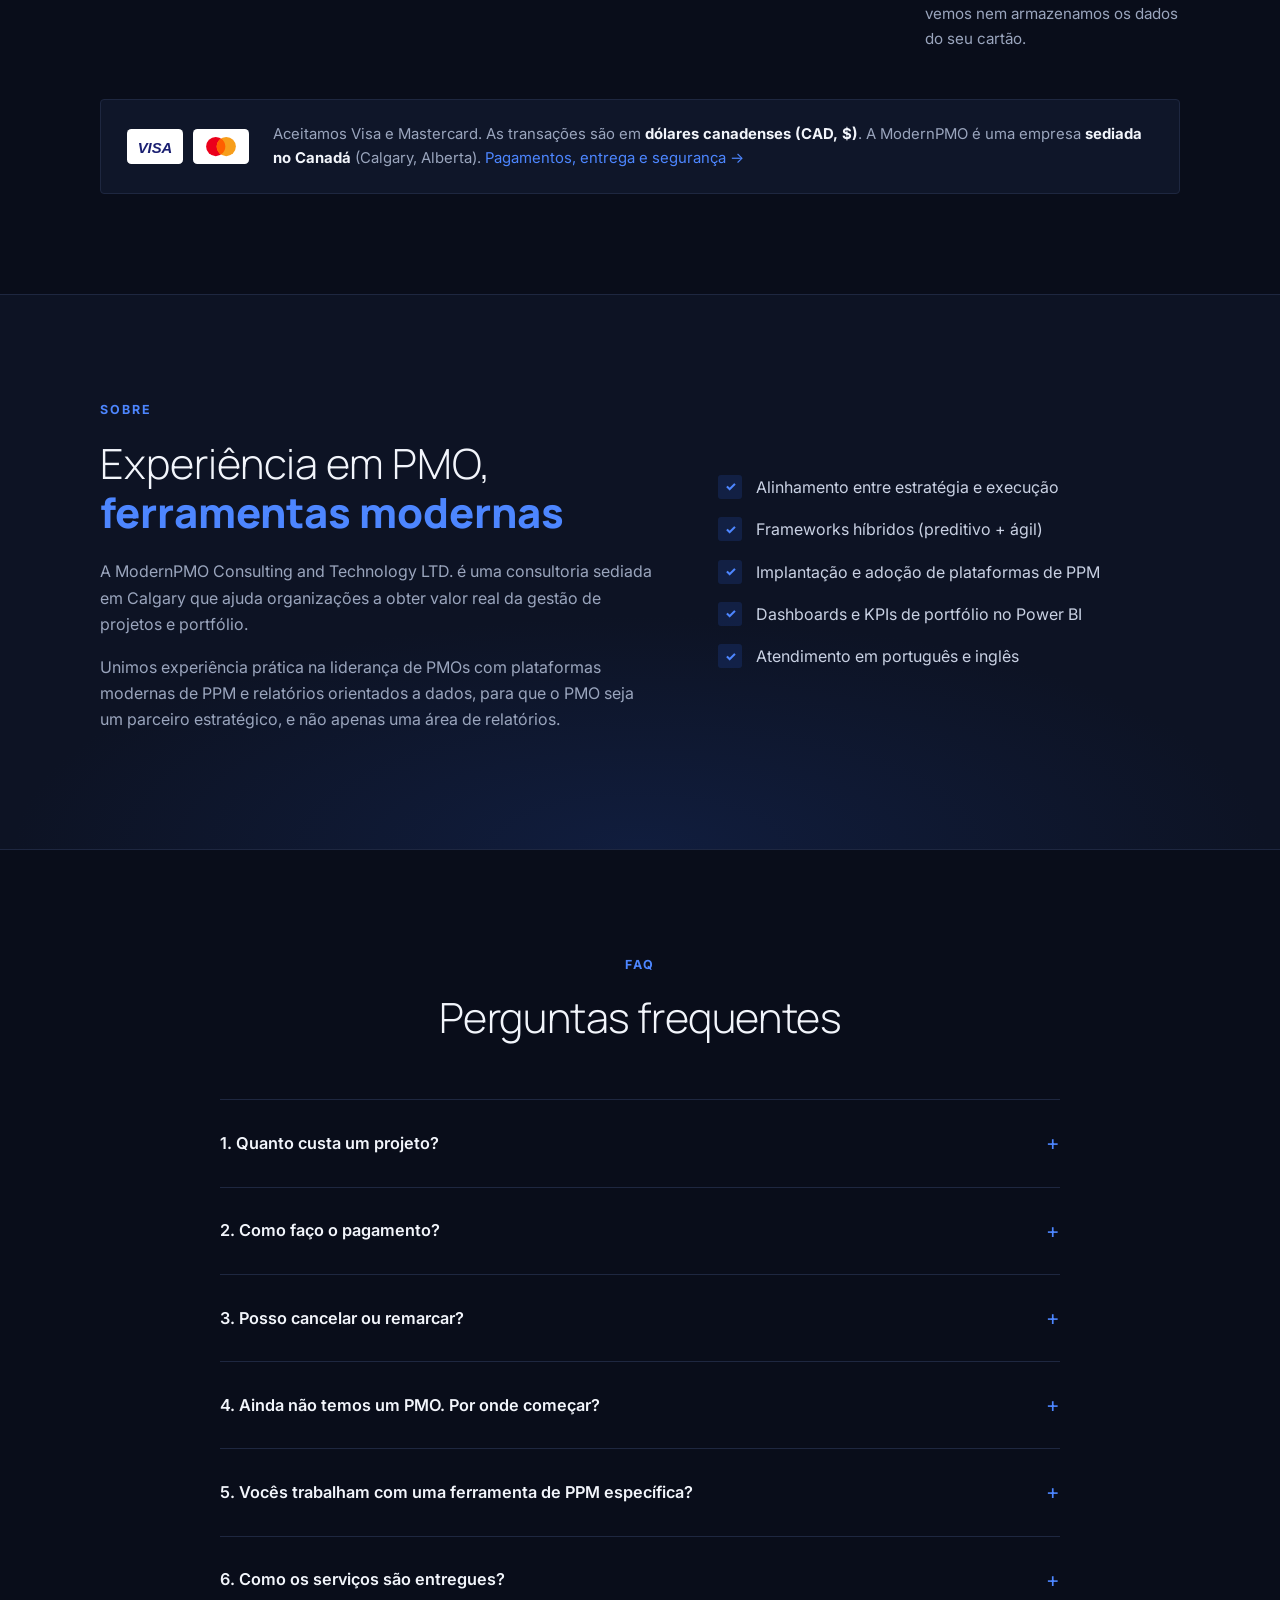
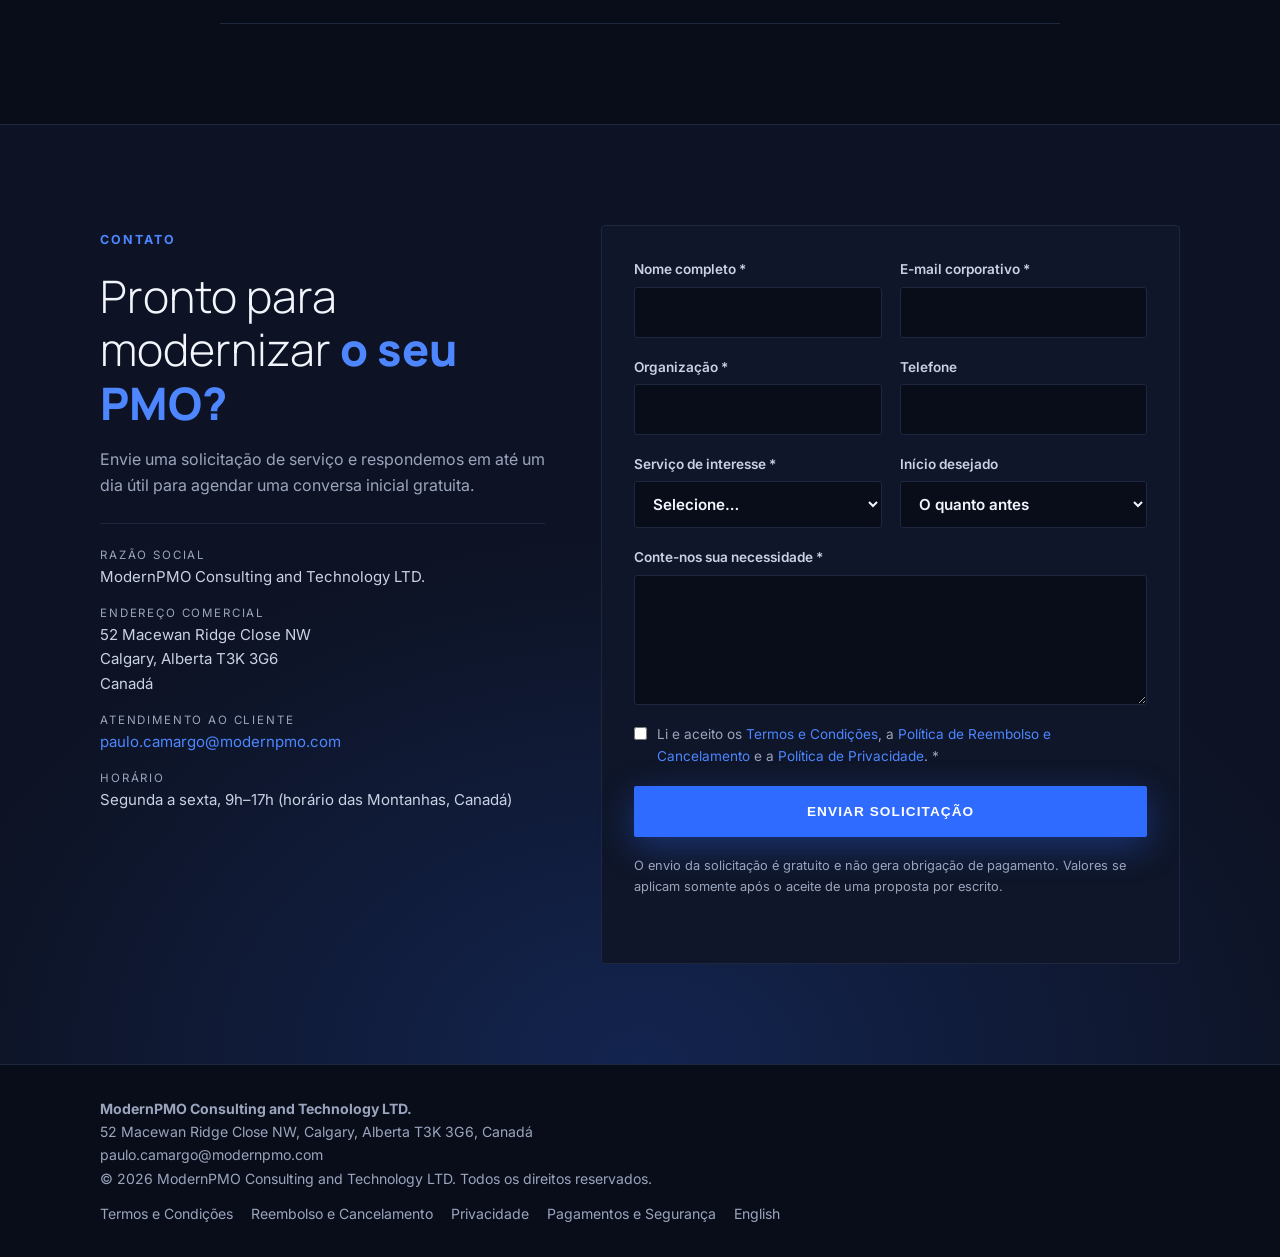
==== commit 141c6f2c: "✨ feat: add free PMO assessment section (EN/PT) - New "Free assessment" / "Diagnóstico gratuito" sec" ====
--- a/pt/index.html
+++ b/pt/index.html
@@ -24,6 +24,7 @@
       <a href="/pt/" class="logo"><span class="logo-mark">M</span><span>Modern<span class="dot">PMO</span></span></a>
       <button class="menu-toggle" aria-label="Abrir menu" aria-expanded="false">☰</button>
       <ul class="nav-links">
+        <li><a href="#diagnostico-gratuito">Diagnóstico gratuito</a></li>
         <li><a href="#treinamentos">Treinamentos</a></li>
         <li><a href="#servicos">Serviços</a></li>
         <li><a href="#formatos">Formatos</a></li>
@@ -48,6 +49,33 @@
           <div class="hero-actions">
             <a href="#contato" class="btn btn-primary">Solicitar proposta</a>
             <a href="#servicos" class="btn btn-ghost">Nossos serviços</a>
+            <a href="https://assessment.modernpmo.ca/" class="btn btn-ghost">Diagnóstico gratuito</a>
+          </div>
+        </div>
+      </div>
+    </section>
+
+    <section id="diagnostico-gratuito">
+      <div class="container">
+        <div class="section-head">
+          <span class="eyebrow">Diagnóstico gratuito</span>
+          <h2>Qual a maturidade do seu PMO? <strong>Descubra em 10 minutos.</strong></h2>
+          <p>Nosso diagnóstico guiado por IA conversa com você sobre portfólio, governança, ferramentas, time e objetivos, e entrega um relatório com oportunidades de melhoria priorizadas por esforço e impacto. Gratuito e sem compromisso.</p>
+        </div>
+        <div class="panel">
+          <div class="panel-head">
+            <h3>Diagnóstico ModernPMO</h3>
+            <span class="tag">Gratuito · ~10 min · PT / EN</span>
+          </div>
+          <div class="panel-steps">
+            <div><span class="n">01</span><h4>Informe o site</h4><p>Opcional. Lemos as informações públicas para não perguntar o óbvio.</p></div>
+            <div><span class="n">02</span><h4>Entrevista curta</h4><p>Uma pergunta por vez sobre como seus projetos e seu portfólio funcionam de verdade.</p></div>
+            <div><span class="n">03</span><h4>Relatório priorizado</h4><p>Matriz esforço × impacto com quick wins e o primeiro passo a dar.</p></div>
+            <div><span class="n">04</span><h4>Converse com a gente</h4><p>Se quiser, revise os resultados conosco numa conversa inicial gratuita.</p></div>
+          </div>
+          <div class="panel-foot">
+            <p>Veja onde seu PMO está hoje e <strong>o que atacar primeiro.</strong></p>
+            <a href="https://assessment.modernpmo.ca/" class="btn btn-primary">Fazer o diagnóstico gratuito</a>
           </div>
         </div>
       </div>
@@ -300,7 +328,7 @@
           </details>
           <details>
             <summary>4. Ainda não temos um PMO. Por onde começar?</summary>
-            <p>A maioria dos clientes começa pelo diagnóstico de PMO ou por um workshop executivo. Eles trazem uma visão clara e um roadmap do tamanho certo, e o PMO pode começar pequeno e crescer com a organização.</p>
+            <p>A maioria dos clientes começa pelo diagnóstico de PMO ou por um workshop executivo. Eles trazem uma visão clara e um roadmap do tamanho certo, e o PMO pode começar pequeno e crescer com a organização. Para uma primeira leitura rápida, faça nosso <a href="https://assessment.modernpmo.ca/">diagnóstico de PMO online e gratuito</a>.</p>
           </details>
           <details>
             <summary>5. Vocês trabalham com uma ferramenta de PPM específica?</summary>
